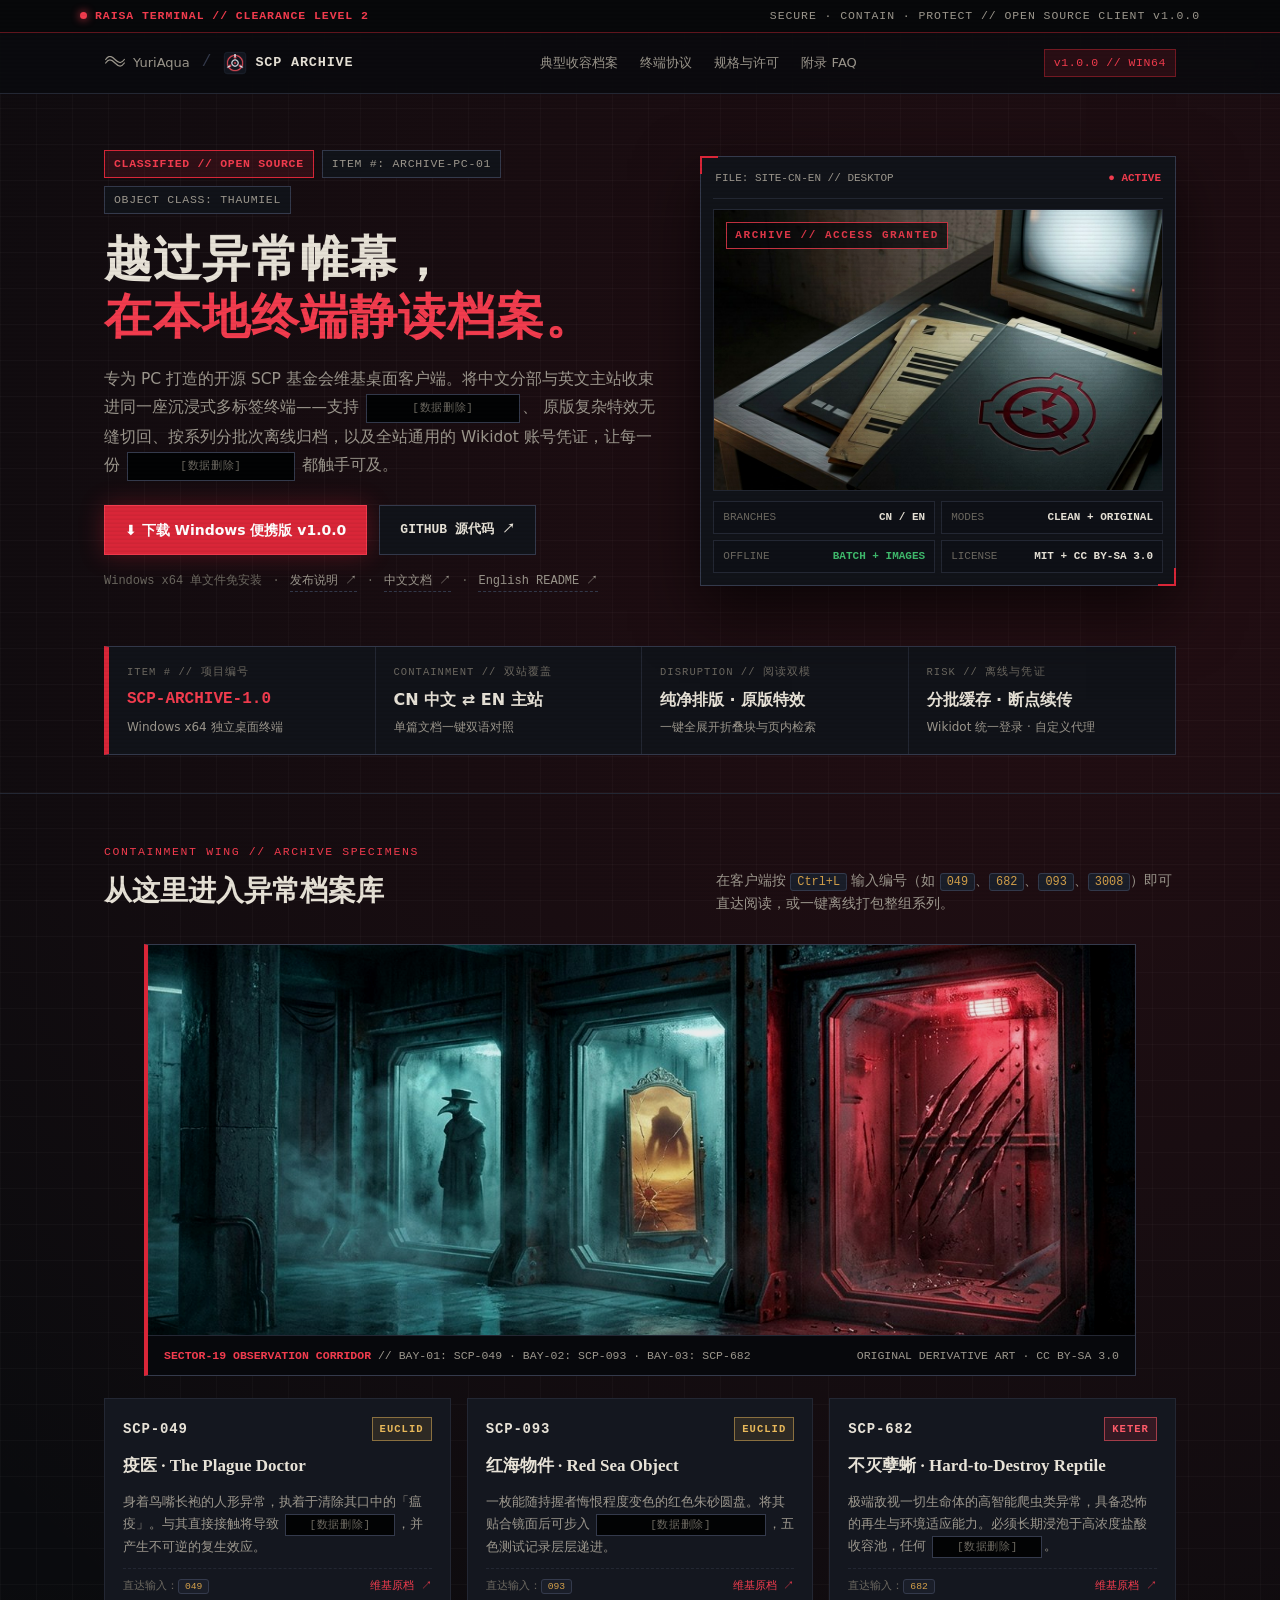
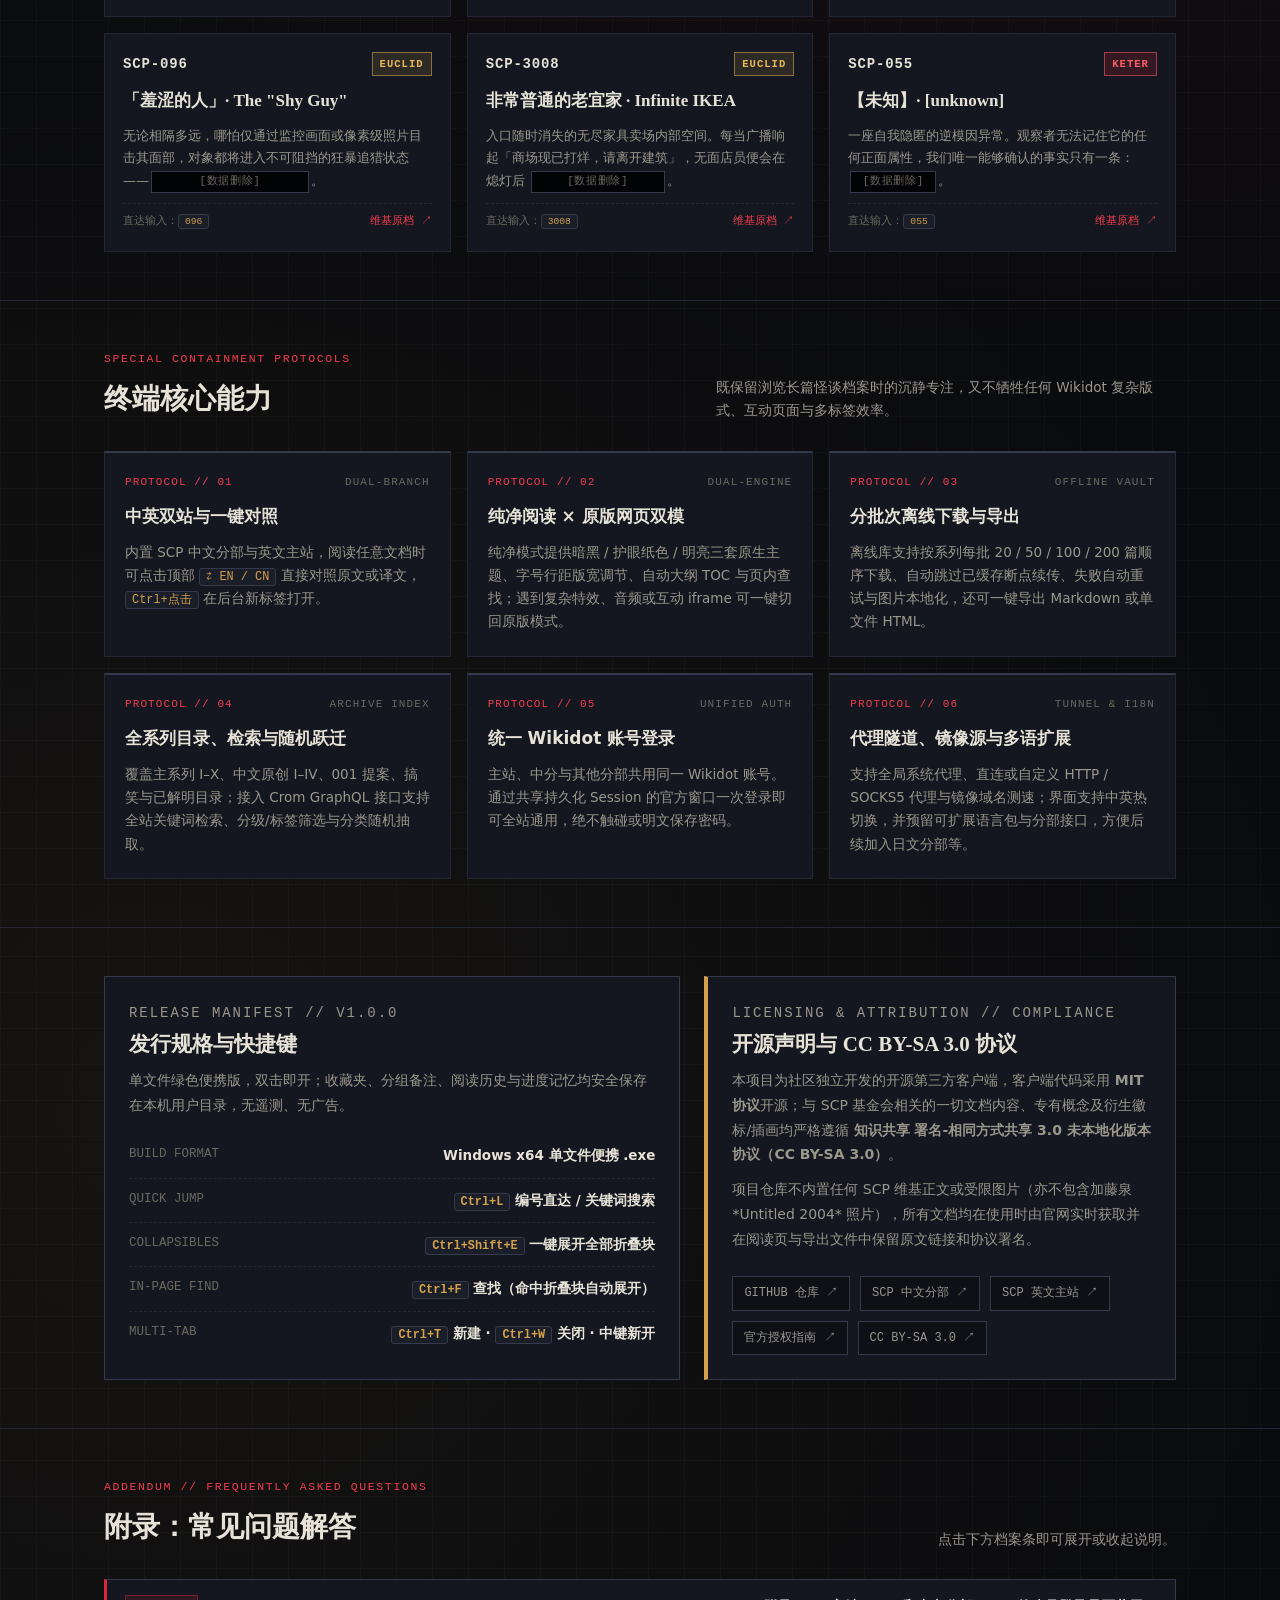
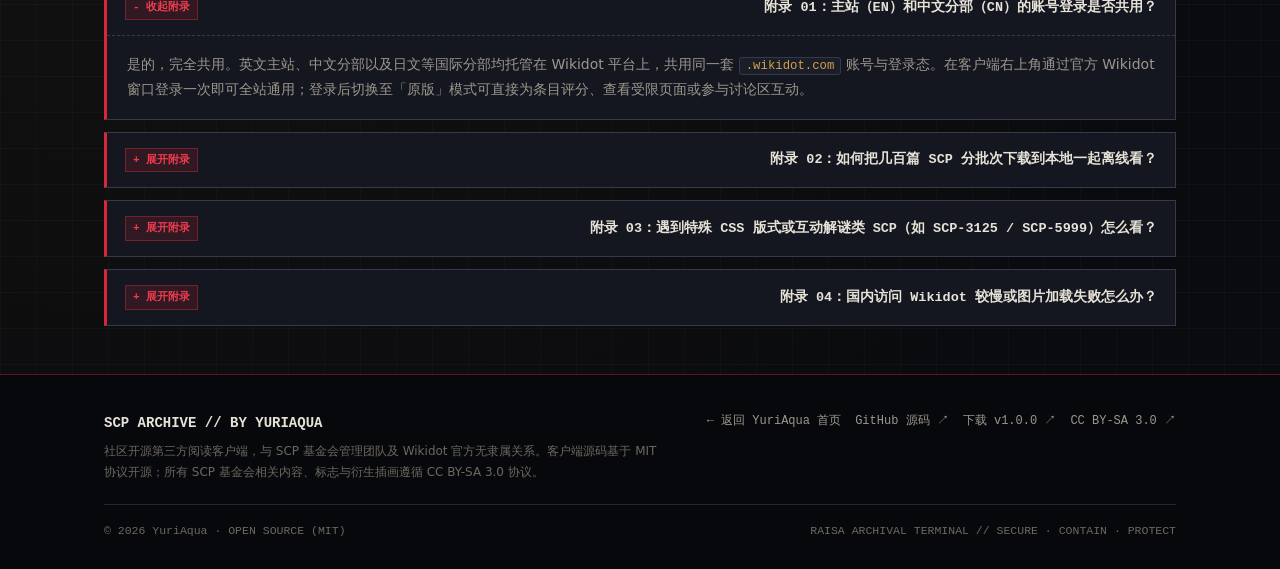
==== scp-archive/index.html @ 66b53377 "style(scp-archive): redesign page with dark New Weird SCP RAISA terminal aesthetic and anomaly showc" ====
<!doctype html>
<html lang="zh-CN">
<head>
  <meta charset="utf-8">
  <meta name="viewport" content="width=device-width, initial-scale=1">
  <meta name="description" content="SCP Archive 是开源的 Windows PC 端 SCP-Wiki 档案阅读终端，支持中英双站对照、纯净与原版双模式、分批次离线缓存与统一 Wikidot 登录。">
  <meta name="theme-color" content="#0a0b0e">
  <meta property="og:title" content="SCP Archive // 基金会档案桌面终端 (v1.0.0)">
  <meta property="og:description" content="控制 · 收容 · 保护 — 中英双站、纯净与原版双模式、分批次离线归档与统一 Wikidot 登录。">
  <meta property="og:image" content="https://yuriaqua.com/assets/home-v2/scp-archive-cover.jpg">
  <meta property="og:url" content="https://yuriaqua.com/scp-archive/">
  <meta property="og:type" content="website">
  <link rel="canonical" href="https://yuriaqua.com/scp-archive/">
  <link rel="icon" href="/assets/home-v2/scp-archive-icon.png" type="image/png">
  <link rel="stylesheet" href="./style.css?v=1.0.0">
  <title>SCP Archive // 基金会档案桌面终端 (v1.0.0)</title>
</head>
<body>
  <a class="skip-link" href="#main">跳到主要内容</a>

  <!-- RAISA Clearance Top Bar -->
  <div class="raisa-banner" role="banner">
    <div class="container raisa-inner">
      <span class="raisa-signal"><span class="pulse-dot" aria-hidden="true"></span>RAISA TERMINAL // CLEARANCE LEVEL 2</span>
      <span>SECURE · CONTAIN · PROTECT // OPEN SOURCE CLIENT v1.0.0</span>
    </div>
  </div>

  <!-- Navigation -->
  <header class="site-header">
    <div class="container nav-inner">
      <div class="nav-brand-group">
        <a class="brand-back" href="/" aria-label="返回 YuriAqua 首页">
          <svg class="brand-wave" viewBox="0 0 36 24" aria-hidden="true"><path d="M2 12c5-7 9-7 16 0s11 7 16 0M2 6c5-7 9-7 16 0s11 7 16 0"/></svg>
          <span>YuriAqua</span>
        </a>
        <span class="brand-slash">/</span>
        <a class="product-mark" href="#main">
          <img src="/assets/home-v2/scp-archive-icon.png" alt="" width="24" height="24">
          <span>SCP ARCHIVE</span>
        </a>
      </div>
      <nav aria-label="页面导航" class="nav-links">
        <a href="#anomalies">典型收容档案</a>
        <a href="#protocols">终端协议</a>
        <a href="#spec">规格与许可</a>
        <a href="#addendums">附录 FAQ</a>
      </nav>
      <span class="nav-status">v1.0.0 // WIN64</span>
    </div>
  </header>

  <main id="main">
    <!-- Hero -->
    <section class="hero">
      <div class="container hero-grid">
        <div class="hero-copy">
          <div class="doc-tag-row">
            <span class="doc-stamp">CLASSIFIED // OPEN SOURCE</span>
            <span class="doc-code">ITEM #: ARCHIVE-PC-01</span>
            <span class="doc-code">OBJECT CLASS: THAUMIEL</span>
          </div>
          <h1>越过异常帷幕，<br><span class="accent-line">在本地终端静读档案。</span></h1>
          <p class="hero-lead">
            专为 PC 打造的开源 SCP 基金会维基桌面客户端。将中文分部与英文主站收束进同一座沉浸式多标签终端——支持
            <span class="redacted" title="悬停或点击解除涂黑">深夜三点护眼暗黑排版</span>、
            原版复杂特效无缝切回、按系列分批次离线归档，以及全站通用的 Wikidot 账号凭证，让每一份
            <span class="redacted" title="悬停或点击解除涂黑">模因危害与收容失效记录</span>
            都触手可及。
          </p>
          <div class="hero-actions">
            <a class="btn btn-crimson" href="https://github.com/toydream525/scp-archive-desktop/releases/download/v1.0.0/SCP.Archive.exe">⬇ 下载 Windows 便携版 v1.0.0</a>
            <a class="btn btn-ghost" href="https://github.com/toydream525/scp-archive-desktop" target="_blank" rel="noopener noreferrer">GITHUB 源代码 ↗</a>
          </div>
          <p class="hero-meta">
            <span>Windows x64 单文件免安装</span>
            <span>·</span>
            <a href="https://github.com/toydream525/scp-archive-desktop/releases/tag/v1.0.0" target="_blank" rel="noopener noreferrer">发布说明 ↗</a>
            <span>·</span>
            <a href="https://github.com/toydream525/scp-archive-desktop/blob/main/README.zh-CN.md" target="_blank" rel="noopener noreferrer">中文文档 ↗</a>
            <span>·</span>
            <a href="https://github.com/toydream525/scp-archive-desktop/blob/main/README.md" target="_blank" rel="noopener noreferrer">English README ↗</a>
          </p>
        </div>

        <aside class="dossier-frame" aria-label="档案终端概览">
          <div class="dossier-head">
            <span>FILE: SITE-CN-EN // DESKTOP</span>
            <span class="stamp-red">● ACTIVE</span>
          </div>
          <div class="dossier-media">
            <img src="/assets/home-v2/scp-archive-cover.jpg" width="960" height="600" alt="SCP Archive 机密档案夹与地下收容站终端">
            <span class="dossier-overlay-stamp">ARCHIVE // ACCESS GRANTED</span>
          </div>
          <div class="dossier-telemetry">
            <div class="tele-cell"><span>BRANCHES</span><strong>CN / EN</strong></div>
            <div class="tele-cell"><span>MODES</span><strong>CLEAN + ORIGINAL</strong></div>
            <div class="tele-cell"><span>OFFLINE</span><strong class="ok">BATCH + IMAGES</strong></div>
            <div class="tele-cell"><span>LICENSE</span><strong>MIT + CC BY-SA 3.0</strong></div>
          </div>
        </aside>
      </div>
    </section>

    <!-- ACS-Inspired Classification Strip -->
    <section class="acs-section" aria-label="客户端异常分级概览">
      <div class="container">
        <div class="acs-bar">
          <div class="acs-cell">
            <span class="acs-label">ITEM # // 项目编号</span>
            <span class="acs-value crimson">SCP-ARCHIVE-1.0</span>
            <span class="acs-sub">Windows x64 独立桌面终端</span>
          </div>
          <div class="acs-cell">
            <span class="acs-label">CONTAINMENT // 双站覆盖</span>
            <span class="acs-value">CN 中文 ⇄ EN 主站</span>
            <span class="acs-sub">单篇文档一键双语对照</span>
          </div>
          <div class="acs-cell">
            <span class="acs-label">DISRUPTION // 阅读双模</span>
            <span class="acs-value">纯净排版 · 原版特效</span>
            <span class="acs-sub">一键全展开折叠块与页内检索</span>
          </div>
          <div class="acs-cell">
            <span class="acs-label">RISK // 离线与凭证</span>
            <span class="acs-value">分批缓存 · 断点续传</span>
            <span class="acs-sub">Wikidot 统一登录 · 自定义代理</span>
          </div>
        </div>
      </div>
    </section>

    <!-- Contained Anomalies / SCP Monsters Showcase -->
    <section class="section" id="anomalies" aria-labelledby="anomalies-heading">
      <div class="container">
        <div class="sec-head">
          <div>
            <p class="sec-eyebrow">CONTAINMENT WING // ARCHIVE SPECIMENS</p>
            <h2 id="anomalies-heading">从这里进入异常档案库</h2>
          </div>
          <p class="sec-note">在客户端按 <code>Ctrl+L</code> 输入编号（如 <code>049</code>、<code>682</code>、<code>093</code>、<code>3008</code>）即可直达阅读，或一键离线打包整组系列。</p>
        </div>

        <figure class="anomaly-banner">
          <img src="./anomalies-banner.jpg" width="1280" height="720" loading="lazy" alt="地下收容走廊概念插画：疫医剪影、红海裂镜与不灭孽蜥钢板爪痕">
          <figcaption class="anomaly-banner-caption">
            <span><strong>SECTOR-19 OBSERVATION CORRIDOR</strong> // BAY-01: SCP-049 · BAY-02: SCP-093 · BAY-03: SCP-682</span>
            <span>ORIGINAL DERIVATIVE ART · CC BY-SA 3.0</span>
          </figcaption>
        </figure>

        <div class="anomaly-grid">
          <article class="anomaly-card">
            <div class="anomaly-top">
              <span class="anomaly-id">SCP-049</span>
              <span class="class-badge euclid">EUCLID</span>
            </div>
            <h3 class="anomaly-name">疫医 · The Plague Doctor</h3>
            <p class="anomaly-desc">身着鸟嘴长袍的人形异常，执着于清除其口中的「瘟疫」。与其直接接触将导致 <span class="redacted">生命体征瞬间中止</span>，并产生不可逆的复生效应。</p>
            <div class="anomaly-foot">
              <span>直达输入：<code>049</code></span>
              <a href="https://scp-wiki-cn.wikidot.com/scp-049" target="_blank" rel="noopener noreferrer">维基原档 ↗</a>
            </div>
          </article>

          <article class="anomaly-card">
            <div class="anomaly-top">
              <span class="anomaly-id">SCP-093</span>
              <span class="class-badge euclid">EUCLID</span>
            </div>
            <h3 class="anomaly-name">红海物件 · Red Sea Object</h3>
            <p class="anomaly-desc">一枚能随持握者悔恨程度变色的红色朱砂圆盘。将其贴合镜面后可步入 <span class="redacted">被「不洁者」笼罩的荒芜世界</span>，五色测试记录层层递进。</p>
            <div class="anomaly-foot">
              <span>直达输入：<code>093</code></span>
              <a href="https://scp-wiki-cn.wikidot.com/scp-093" target="_blank" rel="noopener noreferrer">维基原档 ↗</a>
            </div>
          </article>

          <article class="anomaly-card">
            <div class="anomaly-top">
              <span class="anomaly-id">SCP-682</span>
              <span class="class-badge keter">KETER</span>
            </div>
            <h3 class="anomaly-name">不灭孽蜥 · Hard-to-Destroy Reptile</h3>
            <p class="anomaly-desc">极端敌视一切生命体的高智能爬虫类异常，具备恐怖的再生与环境适应能力。必须长期浸泡于高浓度盐酸收容池，任何 <span class="redacted">处决实验均告失败</span>。</p>
            <div class="anomaly-foot">
              <span>直达输入：<code>682</code></span>
              <a href="https://scp-wiki-cn.wikidot.com/scp-682" target="_blank" rel="noopener noreferrer">维基原档 ↗</a>
            </div>
          </article>

          <article class="anomaly-card">
            <div class="anomaly-top">
              <span class="anomaly-id">SCP-096</span>
              <span class="class-badge euclid">EUCLID</span>
            </div>
            <h3 class="anomaly-name">「羞涩的人」· The "Shy Guy"</h3>
            <p class="anomaly-desc">无论相隔多远，哪怕仅通过监控画面或像素级照片目击其面部，对象都将进入不可阻挡的狂暴追猎状态——<span class="redacted">四个像素，四个该死的像素</span>。</p>
            <div class="anomaly-foot">
              <span>直达输入：<code>096</code></span>
              <a href="https://scp-wiki-cn.wikidot.com/scp-096" target="_blank" rel="noopener noreferrer">维基原档 ↗</a>
            </div>
          </article>

          <article class="anomaly-card">
            <div class="anomaly-top">
              <span class="anomaly-id">SCP-3008</span>
              <span class="class-badge euclid">EUCLID</span>
            </div>
            <h3 class="anomaly-name">非常普通的老宜家 · Infinite IKEA</h3>
            <p class="anomaly-desc">入口随时消失的无尽家具卖场内部空间。每当广播响起「商场现已打烊，请离开建筑」，无面店员便会在熄灯后 <span class="redacted">在货架走廊间展开巡猎</span>。</p>
            <div class="anomaly-foot">
              <span>直达输入：<code>3008</code></span>
              <a href="https://scp-wiki-cn.wikidot.com/scp-3008" target="_blank" rel="noopener noreferrer">维基原档 ↗</a>
            </div>
          </article>

          <article class="anomaly-card">
            <div class="anomaly-top">
              <span class="anomaly-id">SCP-055</span>
              <span class="class-badge keter">KETER</span>
            </div>
            <h3 class="anomaly-name">【未知】· [unknown]</h3>
            <p class="anomaly-desc">一座自我隐匿的逆模因异常。观察者无法记住它的任何正面属性，我们唯一能够确认的事实只有一条：<span class="redacted">它不是球形的</span>。</p>
            <div class="anomaly-foot">
              <span>直达输入：<code>055</code></span>
              <a href="https://scp-wiki-cn.wikidot.com/scp-055" target="_blank" rel="noopener noreferrer">维基原档 ↗</a>
            </div>
          </article>
        </div>
      </div>
    </section>

    <!-- Core Protocols (Features) -->
    <section class="section" id="protocols" aria-labelledby="protocols-heading">
      <div class="container">
        <div class="sec-head">
          <div>
            <p class="sec-eyebrow">SPECIAL CONTAINMENT PROTOCOLS</p>
            <h2 id="protocols-heading">终端核心能力</h2>
          </div>
          <p class="sec-note">既保留浏览长篇怪谈档案时的沉静专注，又不牺牲任何 Wikidot 复杂版式、互动页面与多标签效率。</p>
        </div>

        <div class="protocol-grid">
          <article class="protocol-card">
            <div class="proto-num">PROTOCOL // 01 <span>DUAL-BRANCH</span></div>
            <h3>中英双站与一键对照</h3>
            <p>内置 SCP 中文分部与英文主站，阅读任意文档时可点击顶部 <code>⇄ EN / CN</code> 直接对照原文或译文，<code>Ctrl+点击</code> 在后台新标签打开。</p>
          </article>

          <article class="protocol-card">
            <div class="proto-num">PROTOCOL // 02 <span>DUAL-ENGINE</span></div>
            <h3>纯净阅读 × 原版网页双模</h3>
            <p>纯净模式提供暗黑 / 护眼纸色 / 明亮三套原生主题、字号行距版宽调节、自动大纲 TOC 与页内查找；遇到复杂特效、音频或互动 iframe 可一键切回原版模式。</p>
          </article>

          <article class="protocol-card">
            <div class="proto-num">PROTOCOL // 03 <span>OFFLINE VAULT</span></div>
            <h3>分批次离线下载与导出</h3>
            <p>离线库支持按系列每批 20 / 50 / 100 / 200 篇顺序下载、自动跳过已缓存断点续传、失败自动重试与图片本地化，还可一键导出 Markdown 或单文件 HTML。</p>
          </article>

          <article class="protocol-card">
            <div class="proto-num">PROTOCOL // 04 <span>ARCHIVE INDEX</span></div>
            <h3>全系列目录、检索与随机跃迁</h3>
            <p>覆盖主系列 I–X、中文原创 I–IV、001 提案、搞笑与已解明目录；接入 Crom GraphQL 接口支持全站关键词检索、分级/标签筛选与分类随机抽取。</p>
          </article>

          <article class="protocol-card">
            <div class="proto-num">PROTOCOL // 05 <span>UNIFIED AUTH</span></div>
            <h3>统一 Wikidot 账号登录</h3>
            <p>主站、中分与其他分部共用同一 Wikidot 账号。通过共享持久化 Session 的官方窗口一次登录即可全站通用，绝不触碰或明文保存密码。</p>
          </article>

          <article class="protocol-card">
            <div class="proto-num">PROTOCOL // 06 <span>TUNNEL &amp; I18N</span></div>
            <h3>代理隧道、镜像源与多语扩展</h3>
            <p>支持全局系统代理、直连或自定义 HTTP / SOCKS5 代理与镜像域名测速；界面支持中英热切换，并预留可扩展语言包与分部接口，方便后续加入日文分部等。</p>
          </article>
        </div>
      </div>
    </section>

    <!-- Specs & Licensing -->
    <section class="section" id="spec" aria-labelledby="spec-heading">
      <div class="container split-grid">
        <div class="dossier-box">
          <div>
            <p class="sec-eyebrow">RELEASE MANIFEST // V1.0.0</p>
            <h3 id="spec-heading">发行规格与快捷键</h3>
            <p>单文件绿色便携版，双击即开；收藏夹、分组备注、阅读历史与进度记忆均安全保存在本机用户目录，无遥测、无广告。</p>
          </div>
          <div class="spec-table">
            <div class="spec-row"><span>BUILD FORMAT</span><strong>Windows x64 单文件便携 .exe</strong></div>
            <div class="spec-row"><span>QUICK JUMP</span><strong><code>Ctrl+L</code> 编号直达 / 关键词搜索</strong></div>
            <div class="spec-row"><span>COLLAPSIBLES</span><strong><code>Ctrl+Shift+E</code> 一键展开全部折叠块</strong></div>
            <div class="spec-row"><span>IN-PAGE FIND</span><strong><code>Ctrl+F</code> 查找（命中折叠块自动展开）</strong></div>
            <div class="spec-row"><span>MULTI-TAB</span><strong><code>Ctrl+T</code> 新建 · <code>Ctrl+W</code> 关闭 · 中键新开</strong></div>
          </div>
        </div>

        <div class="dossier-box warning-box">
          <div>
            <p class="sec-eyebrow">LICENSING &amp; ATTRIBUTION // COMPLIANCE</p>
            <h3>开源声明与 CC BY-SA 3.0 协议</h3>
            <p>本项目为社区独立开发的开源第三方客户端，客户端代码采用 <strong>MIT 协议</strong>开源；与 SCP 基金会相关的一切文档内容、专有概念及衍生徽标/插画均严格遵循 <strong>知识共享 署名-相同方式共享 3.0 未本地化版本协议（CC BY-SA 3.0）</strong>。</p>
            <p style="margin-top:10px;">项目仓库不内置任何 SCP 维基正文或受限图片（亦不包含加藤泉 *Untitled 2004* 照片），所有文档均在使用时由官网实时获取并在阅读页与导出文件中保留原文链接和协议署名。</p>
          </div>
          <div class="ext-links">
            <a href="https://github.com/toydream525/scp-archive-desktop" target="_blank" rel="noopener noreferrer">GITHUB 仓库 ↗</a>
            <a href="https://scp-wiki-cn.wikidot.com/" target="_blank" rel="noopener noreferrer">SCP 中文分部 ↗</a>
            <a href="https://scp-wiki.wikidot.com/" target="_blank" rel="noopener noreferrer">SCP 英文主站 ↗</a>
            <a href="https://scp-wiki-cn.wikidot.com/licensing-guide" target="_blank" rel="noopener noreferrer">官方授权指南 ↗</a>
            <a href="https://creativecommons.org/licenses/by-sa/3.0/deed.zh" target="_blank" rel="noopener noreferrer">CC BY-SA 3.0 ↗</a>
          </div>
        </div>
      </div>
    </section>

    <!-- Wikidot-Style Collapsible Addendums (FAQ) -->
    <section class="section" id="addendums" aria-labelledby="addendums-heading">
      <div class="container">
        <div class="sec-head">
          <div>
            <p class="sec-eyebrow">ADDENDUM // FREQUENTLY ASKED QUESTIONS</p>
            <h2 id="addendums-heading">附录：常见问题解答</h2>
          </div>
          <p class="sec-note">点击下方档案条即可展开或收起说明。</p>
        </div>

        <div class="addendum-list">
          <details class="addendum" open>
            <summary>附录 01：主站（EN）和中文分部（CN）的账号登录是否共用？</summary>
            <div class="addendum-body">
              <p>是的，完全共用。英文主站、中文分部以及日文等国际分部均托管在 Wikidot 平台上，共用同一套 <code>.wikidot.com</code> 账号与登录态。在客户端右上角通过官方 Wikidot 窗口登录一次即可全站通用；登录后切换至「原版」模式可直接为条目评分、查看受限页面或参与讨论区互动。</p>
            </div>
          </details>

          <details class="addendum">
            <summary>附录 02：如何把几百篇 SCP 分批次下载到本地一起离线看？</summary>
            <div class="addendum-body">
              <p>切到左侧边栏「离线」标签，点击「分批下载」，选择目标系列（例如 CN 系列 I <code>001–999</code> 或 CN 原创系列）与每批篇数（20 / 50 / 100 / 200 篇），点击开始即可。客户端采用 2 并发温和限速与单篇失败自动重试，默认跳过已缓存条目支持断点续传，每批下完会自动推进到下一批，也可按需勾选「含图片」实现彻底断网看图。</p>
            </div>
          </details>

          <details class="addendum">
            <summary>附录 03：遇到特殊 CSS 版式或互动解谜类 SCP（如 SCP-3125 / SCP-5999）怎么看？</summary>
            <div class="addendum-body">
              <p>当纯净模式检测到页面包含复杂自定义 CSS 或交互式 HTML iframe 组件时，会在文首给出提示条；只需点击顶部工具栏的「原版」按钮即可在当前标签页无缝切入独立 Chromium WebView，100% 还原原站特效与交互脚本，同时仍可使用一键全展开折叠块与进度同步。</p>
            </div>
          </details>

          <details class="addendum">
            <summary>附录 04：国内访问 Wikidot 较慢或图片加载失败怎么办？</summary>
            <div class="addendum-body">
              <p>点击右上角齿轮打开「设置」，可在「网络代理设置」中选用系统代理或自定义 HTTP / SOCKS5 代理（全局同步作用于文章抓取、原版浏览、账号登录与图片缓存），也支持自定义中英文站点镜像地址并一键测试延迟。</p>
            </div>
          </details>
        </div>
      </div>
    </section>
  </main>

  <footer class="site-footer">
    <div class="container">
      <div class="footer-top">
        <div>
          <div class="footer-brand">SCP ARCHIVE // BY YURIAQUA</div>
          <p class="footer-disclaimer">
            社区开源第三方阅读客户端，与 SCP 基金会管理团队及 Wikidot 官方无隶属关系。客户端源码基于 MIT 协议开源；所有 SCP 基金会相关内容、标志与衍生插画遵循 CC BY-SA 3.0 协议。
          </p>
        </div>
        <div class="footer-links">
          <a href="/">← 返回 YuriAqua 首页</a>
          <a href="https://github.com/toydream525/scp-archive-desktop" target="_blank" rel="noopener noreferrer">GitHub 源码 ↗</a>
          <a href="https://github.com/toydream525/scp-archive-desktop/releases/tag/v1.0.0" target="_blank" rel="noopener noreferrer">下载 v1.0.0 ↗</a>
          <a href="https://creativecommons.org/licenses/by-sa/3.0/" target="_blank" rel="noopener noreferrer">CC BY-SA 3.0 ↗</a>
        </div>
      </div>
      <div class="footer-bottom">
        <span>© 2026 YuriAqua · OPEN SOURCE (MIT)</span>
        <span>RAISA ARCHIVAL TERMINAL // SECURE · CONTAIN · PROTECT</span>
      </div>
    </div>
  </footer>

  <script>
    // Allow clicking [数据删除] blocks on touch/desktop to toggle reveal
    document.querySelectorAll('.redacted').forEach(function (el) {
      el.addEventListener('click', function () {
        el.classList.toggle('revealed');
      });
    });
  </script>
</body>
</html>
---- scp-archive/style.css ----
:root {
  --bg: #0a0b0e;
  --bg-elev: #111319;
  --bg-card: #14171f;
  --bg-panel: #0e1016;
  --ink: #e7e2d7;
  --ink-dim: #9c978d;
  --ink-muted: #6c6860;
  --crimson: #d92638;
  --crimson-bright: #f23c4e;
  --crimson-soft: rgba(217, 38, 56, 0.14);
  --crimson-border: rgba(217, 38, 56, 0.42);
  --amber: #d4a04a;
  --emerald: #3fb96c;
  --line: #232733;
  --line-strong: #343a4c;
  --mono: "Cascadia Code", "JetBrains Mono", "Consolas", "Courier New", monospace;
  --sans: "Segoe UI", "PingFang SC", "Microsoft YaHei", system-ui, sans-serif;
  --serif: "Noto Serif SC", "Songti SC", "SimSun", Georgia, serif;
}

* { box-sizing: border-box; }
html { scroll-behavior: smooth; }
body {
  margin: 0;
  background-color: var(--bg);
  background-image:
    radial-gradient(circle at 82% 14%, rgba(217, 38, 56, 0.13), transparent 42%),
    radial-gradient(circle at 12% 72%, rgba(212, 160, 74, 0.06), transparent 40%),
    linear-gradient(rgba(255, 255, 255, 0.024) 1px, transparent 1px),
    linear-gradient(90deg, rgba(255, 255, 255, 0.024) 1px, transparent 1px);
  background-size: 100% 100%, 100% 100%, 36px 36px, 36px 36px;
  color: var(--ink);
  font-family: var(--sans);
  line-height: 1.72;
  -webkit-font-smoothing: antialiased;
  overflow-x: hidden;
}

/* Subtle CRT scanline overlay */
body::after {
  content: "";
  position: fixed;
  inset: 0;
  pointer-events: none;
  z-index: 99;
  background: repeating-linear-gradient(
    to bottom,
    rgba(255, 255, 255, 0) 0px,
    rgba(255, 255, 255, 0) 2px,
    rgba(0, 0, 0, 0.16) 3px,
    rgba(0, 0, 0, 0.16) 4px
  );
  opacity: 0.28;
}

a { color: inherit; }
code {
  font-family: var(--mono);
  font-size: 0.88em;
  padding: 1px 6px;
  border-radius: 3px;
  background: #1a1e29;
  border: 1px solid var(--line-strong);
  color: var(--amber);
}
.container { max-width: 1120px; margin: 0 auto; padding: 0 24px; }
.skip-link { position: absolute; left: -9999px; }
.skip-link:focus { left: 16px; top: 16px; z-index: 200; background: var(--crimson); color: #fff; padding: 8px 14px; }

/* RAISA Clearance Top Bar */
.raisa-banner {
  background: #07080a;
  border-bottom: 1px solid var(--crimson-border);
  font-family: var(--mono);
  font-size: 11.5px;
  letter-spacing: 0.08em;
  color: var(--ink-dim);
}
.raisa-inner {
  min-height: 32px;
  display: flex;
  align-items: center;
  justify-content: space-between;
  gap: 12px;
  flex-wrap: wrap;
  padding: 5px 0;
}
.raisa-signal { display: inline-flex; align-items: center; gap: 8px; color: var(--crimson-bright); font-weight: 700; }
.pulse-dot {
  width: 7px; height: 7px; border-radius: 50%; background: var(--crimson-bright);
  box-shadow: 0 0 8px var(--crimson-bright);
  animation: pulse 2s infinite ease-in-out;
}
@keyframes pulse { 0%, 100% { opacity: 1; } 50% { opacity: 0.35; } }

/* Site Header */
.site-header {
  position: sticky; top: 0; z-index: 60;
  background: rgba(10, 11, 14, 0.86);
  backdrop-filter: blur(12px);
  border-bottom: 1px solid var(--line);
}
.nav-inner {
  height: 60px; display: flex; align-items: center; justify-content: space-between; gap: 16px;
}
.nav-brand-group { display: flex; align-items: center; gap: 12px; }
.brand-back {
  display: inline-flex; align-items: center; gap: 7px; text-decoration: none;
  color: var(--ink-dim); font-size: 13px; transition: color 0.15s;
}
.brand-back:hover { color: var(--ink); }
.brand-wave { width: 22px; height: 14px; fill: none; stroke: currentColor; stroke-width: 2.2; stroke-linecap: round; }
.brand-slash { color: var(--line-strong); font-family: var(--mono); }
.product-mark { display: inline-flex; align-items: center; gap: 8px; font-family: var(--mono); font-weight: 700; letter-spacing: 0.06em; font-size: 13.5px; color: var(--ink); text-decoration: none; }
.product-mark img { width: 24px; height: 24px; border-radius: 5px; }
.nav-links { display: flex; align-items: center; gap: 22px; font-size: 13px; color: var(--ink-dim); }
.nav-links a { text-decoration: none; transition: color 0.15s; }
.nav-links a:hover { color: var(--crimson-bright); }
.nav-status {
  font-family: var(--mono); font-size: 11.5px; padding: 3px 9px;
  border: 1px solid var(--crimson-border); background: var(--crimson-soft);
  color: var(--crimson-bright); letter-spacing: 0.05em;
}

/* Hero Section */
.hero { padding: 56px 0 42px; position: relative; }
.hero-grid { display: grid; grid-template-columns: 1.08fr 0.92fr; gap: 38px; align-items: center; }

.doc-tag-row {
  display: flex; flex-wrap: wrap; gap: 8px; margin-bottom: 16px;
  font-family: var(--mono); font-size: 11.5px; letter-spacing: 0.06em;
}
.doc-stamp {
  padding: 3px 9px; border: 1px solid var(--crimson); color: var(--crimson-bright);
  background: var(--crimson-soft); font-weight: 700;
}
.doc-code {
  padding: 3px 9px; border: 1px solid var(--line-strong); color: var(--ink-dim);
  background: var(--bg-elev);
}

.hero h1 {
  margin: 0 0 18px;
  font-family: var(--serif);
  font-size: clamp(32px, 4.4vw, 48px);
  line-height: 1.22;
  letter-spacing: 0.02em;
  font-weight: 800;
}
.hero h1 .accent-line { color: var(--crimson-bright); }
.hero-lead {
  margin: 0 0 24px; font-size: 15.5px; color: var(--ink-dim); line-height: 1.85;
}

/* Interactive Redaction Easter Egg */
.redacted {
  display: inline-block;
  position: relative;
  padding: 0 6px;
  margin: 0 2px;
  background: #020304;
  color: transparent;
  border: 1px solid var(--line-strong);
  cursor: pointer;
  user-select: none;
  transition: background 0.2s, color 0.2s, border-color 0.2s;
  font-family: var(--mono);
  font-size: 0.92em;
}
.redacted::before {
  content: "[数据删除]";
  position: absolute;
  inset: 0;
  display: flex;
  align-items: center;
  justify-content: center;
  color: var(--ink-muted);
  font-size: 11px;
  letter-spacing: 0.06em;
  transition: opacity 0.18s;
}
.redacted:hover, .redacted.revealed {
  background: var(--crimson-soft);
  border-color: var(--crimson);
  color: var(--ink);
}
.redacted:hover::before, .redacted.revealed::before { opacity: 0; }

.hero-actions { display: flex; flex-wrap: wrap; gap: 12px; margin-bottom: 16px; }
.btn {
  display: inline-flex; align-items: center; gap: 8px;
  padding: 12px 20px; font-size: 14px; font-weight: 700;
  text-decoration: none; border: 1px solid transparent;
  transition: transform 0.12s, background 0.15s, border-color 0.15s, box-shadow 0.15s;
}
.btn:hover { transform: translateY(-1px); }
.btn-crimson {
  background: var(--crimson); color: #fff; border-color: var(--crimson-bright);
  box-shadow: 0 0 24px rgba(217, 38, 56, 0.32);
}
.btn-crimson:hover { background: var(--crimson-bright); box-shadow: 0 0 32px rgba(242, 60, 78, 0.45); }
.btn-ghost {
  background: var(--bg-elev); color: var(--ink); border-color: var(--line-strong);
  font-family: var(--mono); font-size: 13px;
}
.btn-ghost:hover { border-color: var(--ink-dim); background: #191d27; }

.hero-meta {
  margin: 0; font-family: var(--mono); font-size: 12px; color: var(--ink-muted);
  display: flex; flex-wrap: wrap; gap: 10px; align-items: center;
}
.hero-meta a { color: var(--ink-dim); text-decoration: none; border-bottom: 1px dashed var(--line-strong); }
.hero-meta a:hover { color: var(--crimson-bright); border-color: var(--crimson-bright); }

/* Dossier Preview Frame */
.dossier-frame {
  position: relative;
  background: var(--bg-elev);
  border: 1px solid var(--line-strong);
  padding: 12px;
  box-shadow: 0 24px 60px rgba(0, 0, 0, 0.65);
}
.dossier-frame::before, .dossier-frame::after {
  content: ""; position: absolute; width: 16px; height: 16px; border-color: var(--crimson); border-style: solid;
}
.dossier-frame::before { top: -1px; left: -1px; border-width: 2px 0 0 2px; }
.dossier-frame::after { bottom: -1px; right: -1px; border-width: 0 2px 2px 0; }

.dossier-head {
  display: flex; justify-content: space-between; align-items: center;
  padding: 0 2px 10px; font-family: var(--mono); font-size: 11px; color: var(--ink-dim);
  border-bottom: 1px solid var(--line); margin-bottom: 10px;
}
.dossier-head .stamp-red { color: var(--crimson-bright); font-weight: 700; }
.dossier-media { position: relative; overflow: hidden; border: 1px solid var(--line); }
.dossier-media img { display: block; width: 100%; height: auto; filter: contrast(1.04); }
.dossier-overlay-stamp {
  position: absolute; top: 12px; left: 12px;
  font-family: var(--mono); font-size: 11px; font-weight: 700; letter-spacing: 0.14em;
  color: rgba(242, 60, 78, 0.92); border: 1.5px solid rgba(242, 60, 78, 0.8);
  padding: 3px 8px; background: rgba(7, 8, 10, 0.72);
}
.dossier-telemetry {
  margin-top: 10px; display: grid; grid-template-columns: repeat(2, 1fr); gap: 6px;
  font-family: var(--mono); font-size: 11px;
}
.tele-cell {
  background: var(--bg-panel); border: 1px solid var(--line); padding: 6px 9px;
  display: flex; justify-content: space-between; gap: 6px;
}
.tele-cell span { color: var(--ink-muted); }
.tele-cell strong { color: var(--ink); font-weight: 600; }
.tele-cell strong.ok { color: var(--emerald); }

/* ACS-Inspired Classification Bar */
.acs-section { padding: 12px 0 38px; }
.acs-bar {
  border: 1px solid var(--line-strong);
  border-left: 5px solid var(--crimson);
  background: var(--bg-elev);
  display: grid;
  grid-template-columns: repeat(4, 1fr);
}
.acs-cell {
  padding: 16px 18px;
  border-right: 1px solid var(--line);
  display: flex; flex-direction: column; gap: 4px;
}
.acs-cell:last-child { border-right: none; }
.acs-label { font-family: var(--mono); font-size: 10.5px; letter-spacing: 0.1em; color: var(--ink-muted); text-transform: uppercase; }
.acs-value { font-size: 16px; font-weight: 800; color: var(--ink); }
.acs-value.crimson { color: var(--crimson-bright); font-family: var(--mono); }
.acs-sub { font-size: 12px; color: var(--ink-dim); }

/* Sections */
.section { padding: 48px 0; border-top: 1px solid var(--line); }
.sec-head { margin-bottom: 28px; display: flex; justify-content: space-between; align-items: flex-end; gap: 16px; flex-wrap: wrap; }
.sec-eyebrow { margin: 0 0 6px; font-family: var(--mono); font-size: 11.5px; letter-spacing: 0.14em; color: var(--crimson-bright); text-transform: uppercase; }
.sec-head h2 { margin: 0; font-family: var(--serif); font-size: 28px; font-weight: 800; }
.sec-note { margin: 0; font-size: 13.5px; color: var(--ink-dim); max-width: 460px; }

/* Feature Protocol Cards */
.protocol-grid { display: grid; grid-template-columns: repeat(3, 1fr); gap: 16px; }
.protocol-card {
  background: var(--bg-card);
  border: 1px solid var(--line);
  border-top: 2px solid var(--line-strong);
  padding: 20px 20px 22px;
  display: flex; flex-direction: column; gap: 10px;
  transition: border-color 0.18s, transform 0.16s, background 0.18s;
}
.protocol-card:hover {
  border-top-color: var(--crimson-bright);
  border-color: var(--line-strong);
  background: #171b24;
  transform: translateY(-2px);
}
.proto-num {
  font-family: var(--mono); font-size: 11px; color: var(--crimson-bright);
  letter-spacing: 0.1em; display: flex; justify-content: space-between;
}
.proto-num span { color: var(--ink-muted); }
.protocol-card h3 { margin: 0; font-size: 17px; font-weight: 700; }
.protocol-card p { margin: 0; font-size: 13.5px; color: var(--ink-dim); line-height: 1.72; }

/* Dual-Column Containment Spec & Licensing */
.split-grid { display: grid; grid-template-columns: 1.1fr 0.9fr; gap: 24px; align-items: stretch; }
.dossier-box {
  background: var(--bg-card); border: 1px solid var(--line-strong);
  padding: 24px; display: flex; flex-direction: column; justify-content: space-between; gap: 16px;
}
.dossier-box.warning-box { border-left: 4px solid var(--amber); }
.dossier-box h3 { margin: 0 0 6px; font-family: var(--serif); font-size: 21px; }
.dossier-box p { margin: 0; font-size: 14px; color: var(--ink-dim); line-height: 1.78; }
.spec-table { display: flex; flex-direction: column; }
.spec-row {
  display: flex; justify-content: space-between; gap: 14px; padding: 10px 0;
  border-bottom: 1px dashed var(--line); font-size: 13.5px;
}
.spec-row:last-child { border-bottom: none; }
.spec-row span { color: var(--ink-muted); font-family: var(--mono); font-size: 12.5px; }
.spec-row strong { color: var(--ink); text-align: right; }
.ext-links { display: flex; flex-wrap: wrap; gap: 10px; margin-top: 8px; }
.ext-links a {
  font-family: var(--mono); font-size: 12px; text-decoration: none;
  padding: 6px 11px; border: 1px solid var(--line-strong); background: var(--bg-panel);
  color: var(--ink-dim); transition: border-color 0.15s, color 0.15s;
}
.ext-links a:hover { border-color: var(--crimson-bright); color: var(--crimson-bright); }

/* Wikidot-Style Collapsible Addendums (FAQ) */
.addendum-list { display: flex; flex-direction: column; gap: 12px; }
.addendum {
  background: var(--bg-card); border: 1px solid var(--line-strong);
  border-left: 3px solid var(--crimson);
}
.addendum summary {
  padding: 15px 18px; cursor: pointer; list-style: none;
  font-family: var(--mono); font-size: 13.5px; font-weight: 700; color: var(--ink);
  display: flex; align-items: center; justify-content: space-between; gap: 12px;
}
.addendum summary::-webkit-details-marker { display: none; }
.addendum summary::before {
  content: "+ 展开附录";
  font-size: 11px; color: var(--crimson-bright); border: 1px solid var(--crimson-border);
  background: var(--crimson-soft); padding: 2px 7px; flex-shrink: 0;
}
.addendum[open] summary::before { content: "- 收起附录"; }
.addendum[open] summary { border-bottom: 1px dashed var(--line-strong); }
.addendum-body { padding: 16px 20px; font-size: 14px; color: var(--ink-dim); line-height: 1.8; }
.addendum-body p { margin: 0; }

/* Footer */
.site-footer {
  border-top: 1px solid var(--crimson-border);
  background: #07080b;
  padding: 36px 0 28px;
  font-size: 13px;
  color: var(--ink-dim);
}
.footer-top { display: flex; justify-content: space-between; align-items: flex-start; gap: 24px; flex-wrap: wrap; padding-bottom: 22px; border-bottom: 1px solid var(--line); }
.footer-brand { font-family: var(--mono); font-weight: 700; font-size: 14px; color: var(--ink); margin-bottom: 6px; }
.footer-disclaimer { max-width: 560px; font-size: 12px; color: var(--ink-muted); line-height: 1.7; margin: 0; }
.footer-links { display: flex; flex-wrap: wrap; gap: 14px; font-family: var(--mono); font-size: 12px; }
.footer-links a { text-decoration: none; color: var(--ink-dim); }
.footer-links a:hover { color: var(--crimson-bright); }
.footer-bottom {
  padding-top: 16px; display: flex; justify-content: space-between; flex-wrap: wrap; gap: 10px;
  font-family: var(--mono); font-size: 11.5px; color: var(--ink-muted);
}

/* Anomaly Containment Showcase (SCP Monsters & Entities) */
.anomaly-banner {
  position: relative;
  border: 1px solid var(--line-strong);
  border-left: 4px solid var(--crimson);
  background: var(--bg-panel);
  margin-bottom: 22px;
  overflow: hidden;
}
.anomaly-banner img {
  display: block; width: 100%; height: auto; max-height: 390px; object-fit: cover;
  filter: contrast(1.06) brightness(0.92);
}
.anomaly-banner-caption {
  display: flex; justify-content: space-between; align-items: center; flex-wrap: wrap; gap: 10px;
  padding: 10px 16px; border-top: 1px solid var(--line);
  font-family: var(--mono); font-size: 11.5px; color: var(--ink-dim);
  background: rgba(7, 8, 11, 0.92);
}
.anomaly-banner-caption strong { color: var(--crimson-bright); }

.anomaly-grid { display: grid; grid-template-columns: repeat(3, 1fr); gap: 16px; }
.anomaly-card {
  background: var(--bg-card);
  border: 1px solid var(--line);
  padding: 18px 18px 20px;
  display: flex; flex-direction: column; gap: 10px;
  position: relative;
  transition: border-color 0.18s, transform 0.16s, background 0.18s;
}
.anomaly-card:hover {
  border-color: var(--crimson-border);
  background: #171a23;
  transform: translateY(-2px);
}
.anomaly-top {
  display: flex; align-items: center; justify-content: space-between; gap: 8px;
  font-family: var(--mono); font-size: 12px;
}
.anomaly-id { font-weight: 800; color: var(--ink); letter-spacing: 0.06em; font-size: 14px; }
.class-badge {
  font-size: 10.5px; font-weight: 700; letter-spacing: 0.1em; padding: 2px 7px;
  border: 1px solid; text-transform: uppercase;
}
.class-badge.keter { color: #ff5b69; border-color: rgba(255, 91, 105, 0.55); background: rgba(217, 38, 56, 0.16); }
.class-badge.euclid { color: #e8b85a; border-color: rgba(232, 184, 90, 0.5); background: rgba(212, 160, 74, 0.13); }
.class-badge.safe { color: #4cd480; border-color: rgba(76, 212, 128, 0.45); background: rgba(63, 185, 108, 0.12); }
.anomaly-name { margin: 0; font-family: var(--serif); font-size: 17px; font-weight: 700; color: var(--ink); }
.anomaly-desc { margin: 0; font-size: 13px; color: var(--ink-dim); line-height: 1.7; }
.anomaly-foot {
  margin-top: auto; padding-top: 8px; border-top: 1px dashed var(--line);
  display: flex; justify-content: space-between; align-items: center;
  font-family: var(--mono); font-size: 11px; color: var(--ink-muted);
}
.anomaly-foot a { color: var(--crimson-bright); text-decoration: none; }
.anomaly-foot a:hover { text-decoration: underline; }

/* Responsive */
@media (max-width: 960px) {
  .hero-grid, .split-grid { grid-template-columns: 1fr; }
  .acs-bar { grid-template-columns: repeat(2, 1fr); }
  .acs-cell { border-bottom: 1px solid var(--line); }
  .protocol-grid, .anomaly-grid { grid-template-columns: repeat(2, 1fr); }
}
@media (max-width: 640px) {
  .nav-links { display: none; }
  .protocol-grid, .anomaly-grid, .acs-bar, .dossier-telemetry { grid-template-columns: 1fr; }
  .hero { padding: 36px 0 28px; }
}
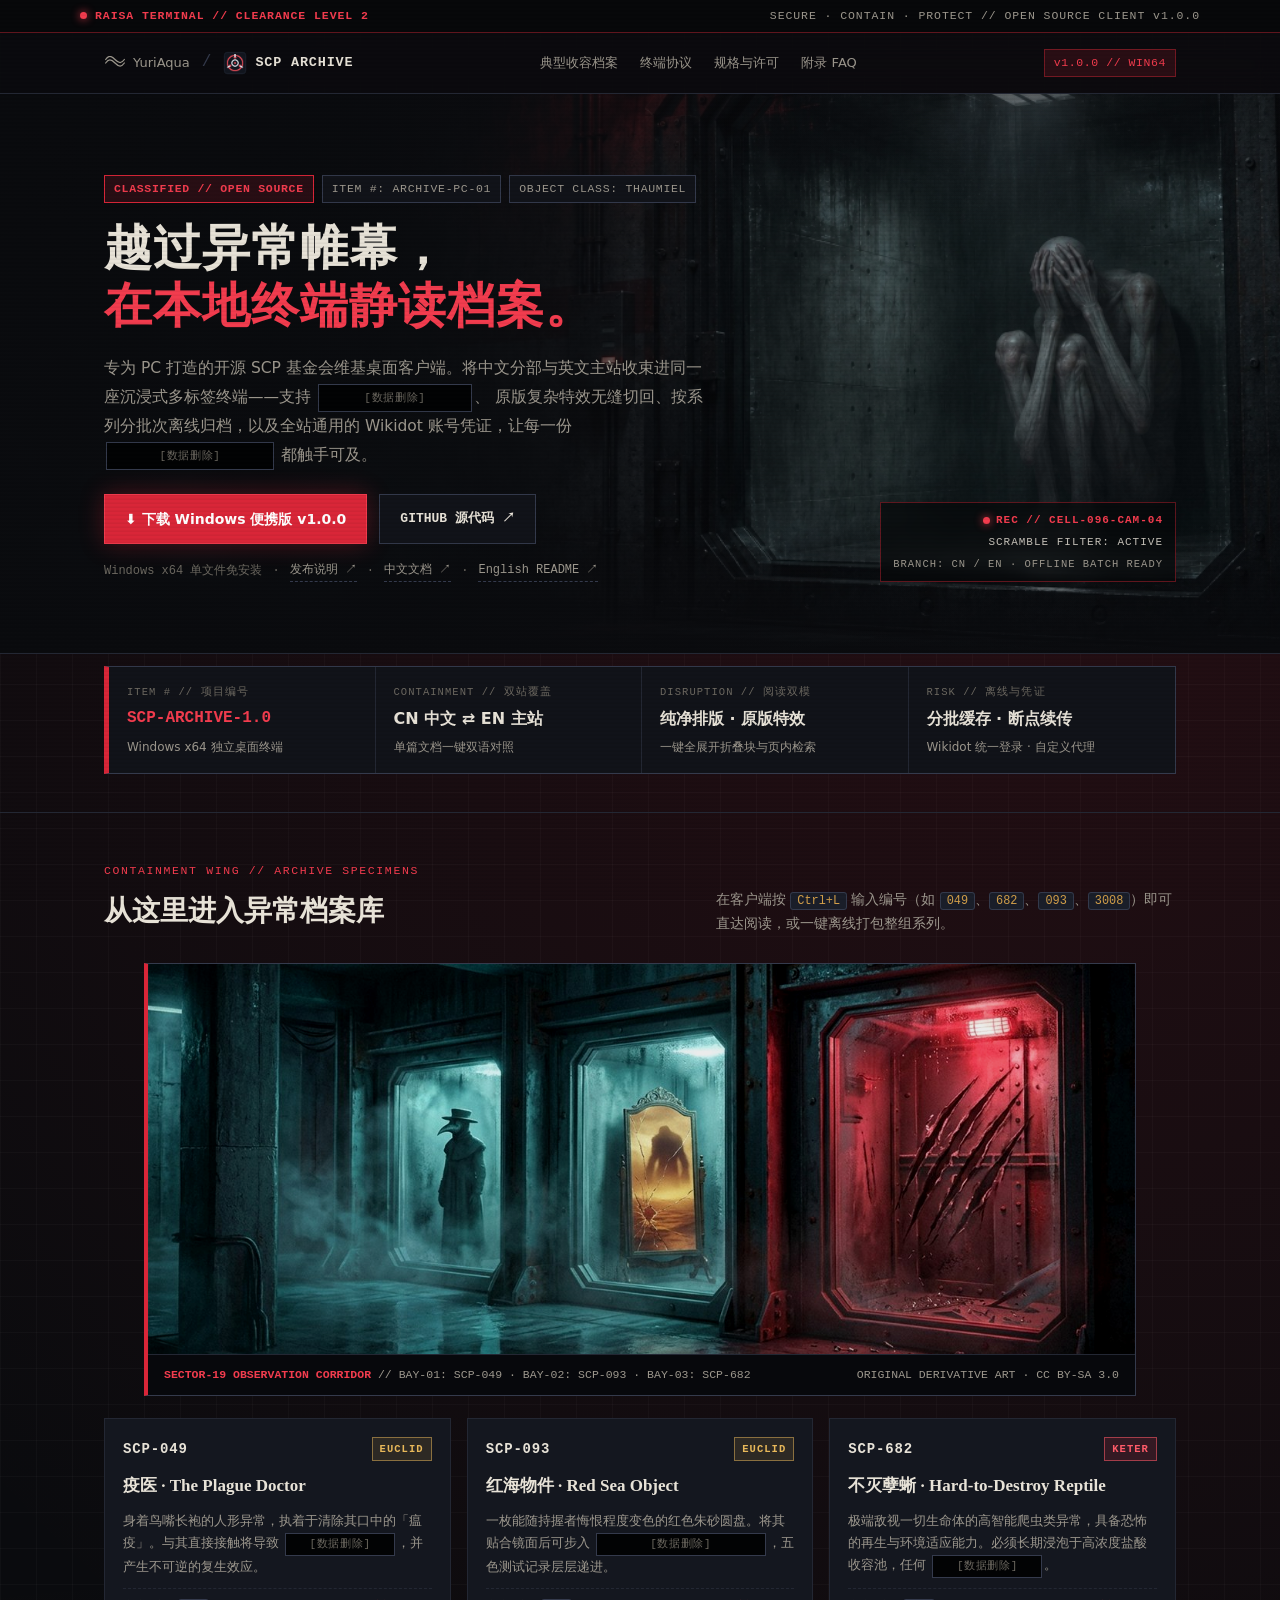
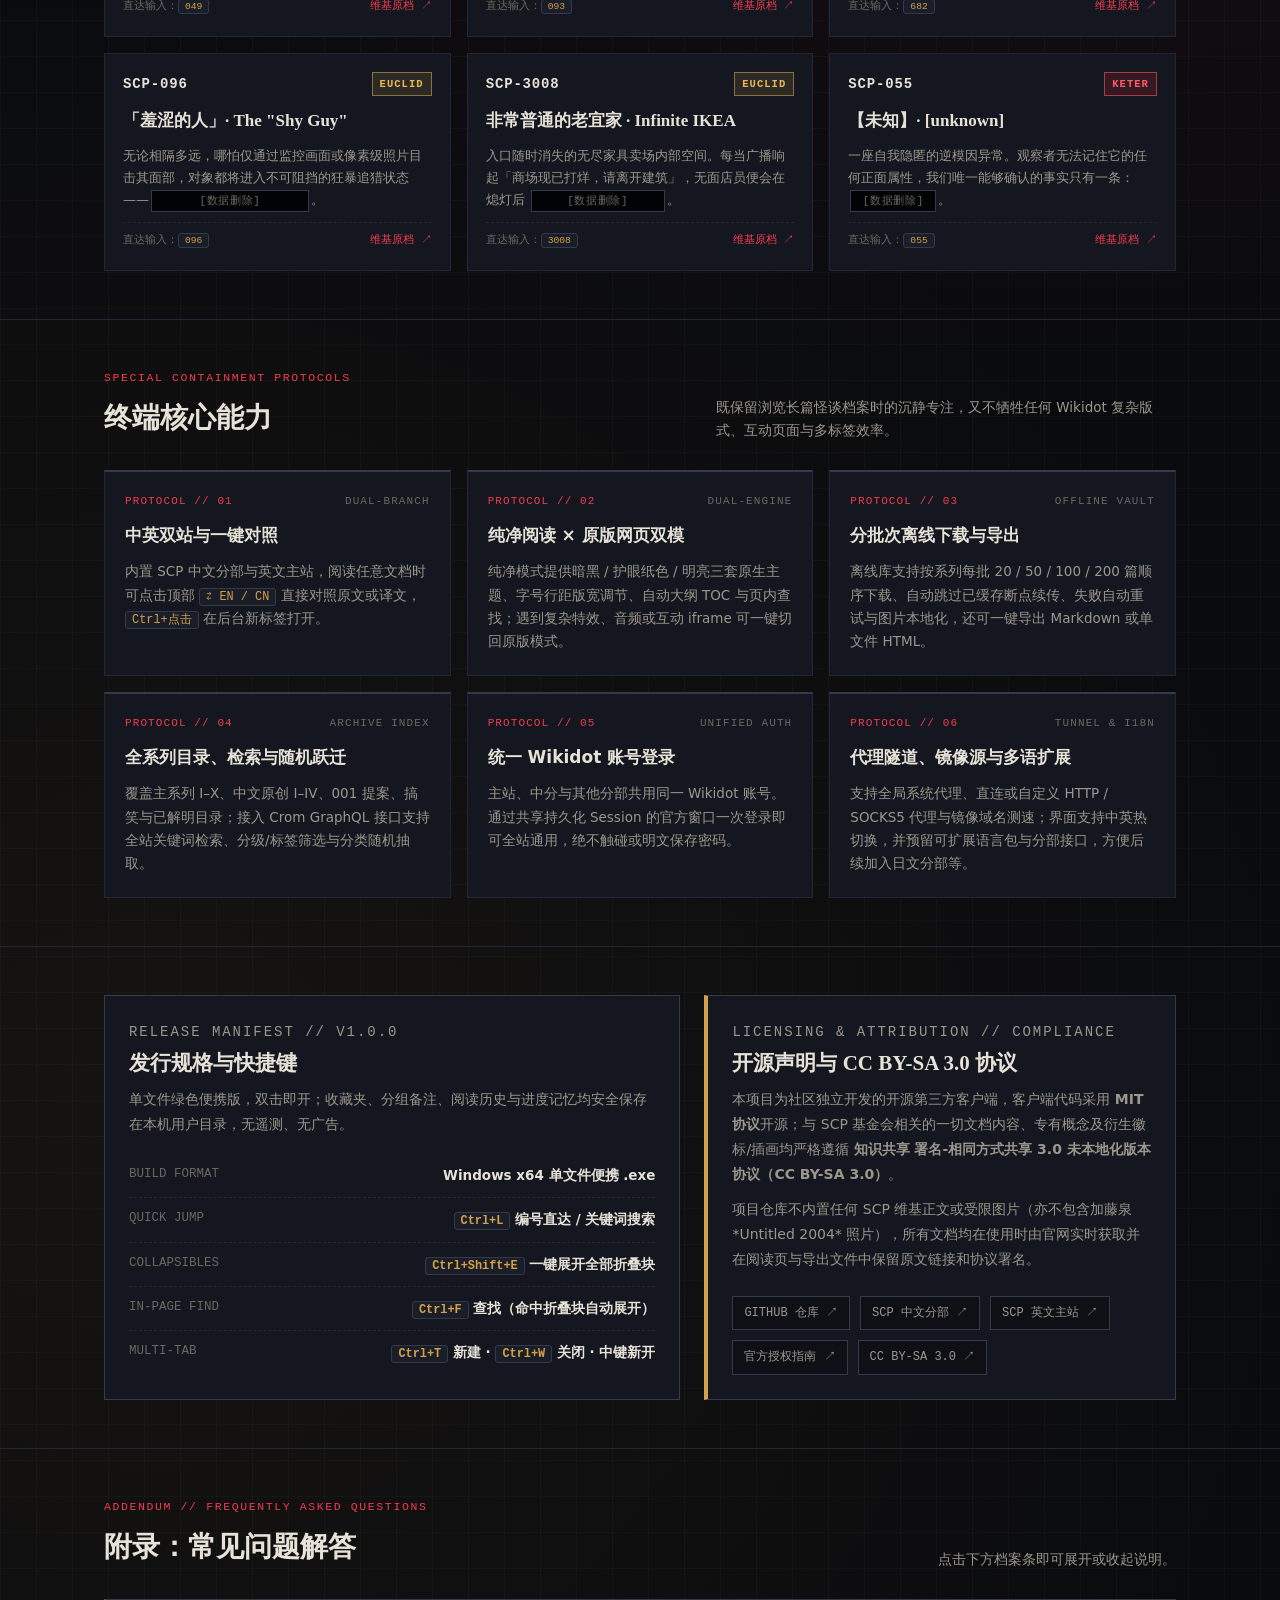
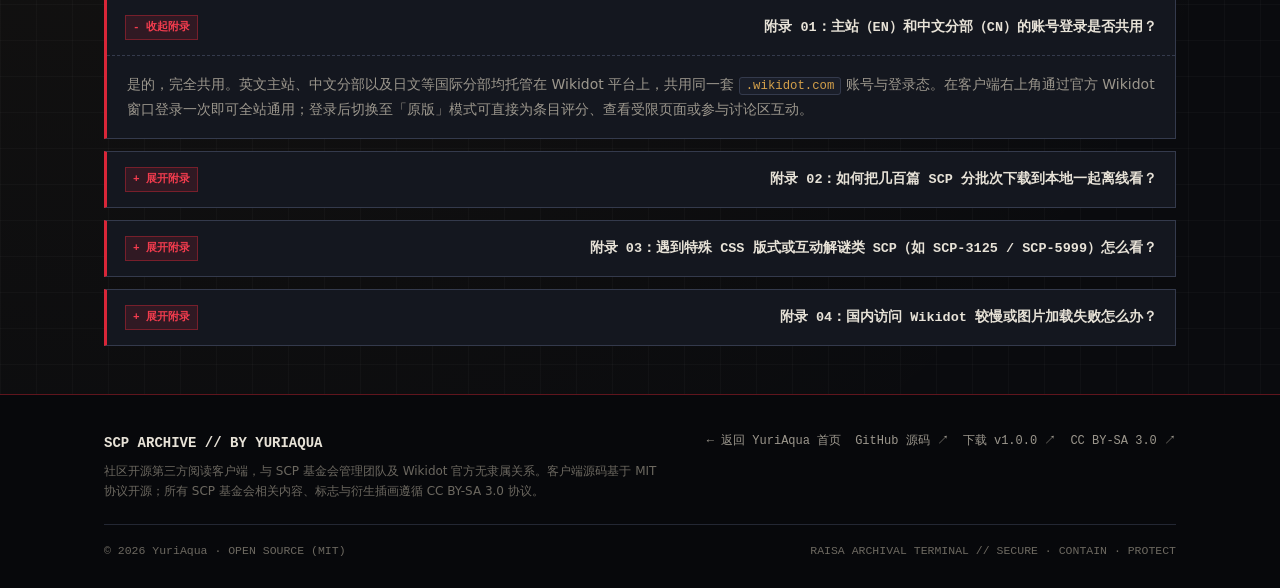
==== commit 1ab7602e: "style(scp-archive): feature SCP-096 containment cell as full-bleed hero backdrop" ====
--- a/scp-archive/index.html
+++ b/scp-archive/index.html
@@ -12,7 +12,7 @@
   <meta property="og:type" content="website">
   <link rel="canonical" href="https://yuriaqua.com/scp-archive/">
   <link rel="icon" href="/assets/home-v2/scp-archive-icon.png" type="image/png">
-  <link rel="stylesheet" href="./style.css?v=1.0.0">
+  <link rel="stylesheet" href="./style.css?v=1.0.1">
   <title>SCP Archive // 基金会档案桌面终端 (v1.0.0)</title>
 </head>
 <body>
@@ -83,22 +83,11 @@
           </p>
         </div>
 
-        <aside class="dossier-frame" aria-label="档案终端概览">
-          <div class="dossier-head">
-            <span>FILE: SITE-CN-EN // DESKTOP</span>
-            <span class="stamp-red">● ACTIVE</span>
-          </div>
-          <div class="dossier-media">
-            <img src="/assets/home-v2/scp-archive-cover.jpg" width="960" height="600" alt="SCP Archive 机密档案夹与地下收容站终端">
-            <span class="dossier-overlay-stamp">ARCHIVE // ACCESS GRANTED</span>
-          </div>
-          <div class="dossier-telemetry">
-            <div class="tele-cell"><span>BRANCHES</span><strong>CN / EN</strong></div>
-            <div class="tele-cell"><span>MODES</span><strong>CLEAN + ORIGINAL</strong></div>
-            <div class="tele-cell"><span>OFFLINE</span><strong class="ok">BATCH + IMAGES</strong></div>
-            <div class="tele-cell"><span>LICENSE</span><strong>MIT + CC BY-SA 3.0</strong></div>
-          </div>
-        </aside>
+        <div class="hero-cam-hud" aria-label="收容监控状态">
+          <span class="hud-rec"><span class="pulse-dot" aria-hidden="true"></span>REC // CELL-096-CAM-04</span>
+          <span>SCRAMBLE FILTER: ACTIVE</span>
+          <span class="hud-warn">BRANCH: CN / EN · OFFLINE BATCH READY</span>
+        </div>
       </div>
     </section>
 
--- a/scp-archive/style.css
+++ b/scp-archive/style.css
@@ -123,9 +123,43 @@
   color: var(--crimson-bright); letter-spacing: 0.05em;
 }
 
-/* Hero Section */
-.hero { padding: 56px 0 42px; position: relative; }
-.hero-grid { display: grid; grid-template-columns: 1.08fr 0.92fr; gap: 38px; align-items: center; }
+/* Hero Section — Full-Bleed SCP-096 Containment Cinema Backdrop */
+.hero {
+  position: relative;
+  min-height: 560px;
+  padding: 68px 0 58px;
+  display: flex;
+  align-items: center;
+  background-color: #07080a;
+  background-image:
+    linear-gradient(90deg, rgba(10, 11, 14, 0.94) 0%, rgba(10, 11, 14, 0.80) 42%, rgba(10, 11, 14, 0.14) 70%, rgba(10, 11, 14, 0.28) 100%),
+    linear-gradient(180deg, rgba(10, 11, 14, 0.55) 0%, rgba(10, 11, 14, 0.0) 24%, rgba(10, 11, 14, 0.0) 76%, var(--bg) 100%),
+    url("./scp-096-hero.jpg");
+  background-size: cover;
+  background-position: right center;
+  background-repeat: no-repeat;
+  border-bottom: 1px solid var(--line);
+}
+.hero .container { width: 100%; position: relative; }
+.hero-grid { display: grid; grid-template-columns: minmax(0, 600px) 1fr; gap: 32px; align-items: end; }
+.hero-cam-hud {
+  justify-self: end;
+  align-self: end;
+  font-family: var(--mono);
+  font-size: 11px;
+  letter-spacing: 0.09em;
+  color: rgba(231, 226, 215, 0.85);
+  background: rgba(7, 8, 10, 0.68);
+  border: 1px solid var(--crimson-border);
+  padding: 8px 12px;
+  backdrop-filter: blur(6px);
+  display: flex;
+  flex-direction: column;
+  gap: 3px;
+  text-align: right;
+}
+.hero-cam-hud .hud-rec { color: var(--crimson-bright); font-weight: 700; display: inline-flex; align-items: center; justify-content: flex-end; gap: 6px; }
+.hero-cam-hud .hud-warn { color: var(--ink-dim); font-size: 10.5px; }
 
 .doc-tag-row {
   display: flex; flex-wrap: wrap; gap: 8px; margin-bottom: 16px;
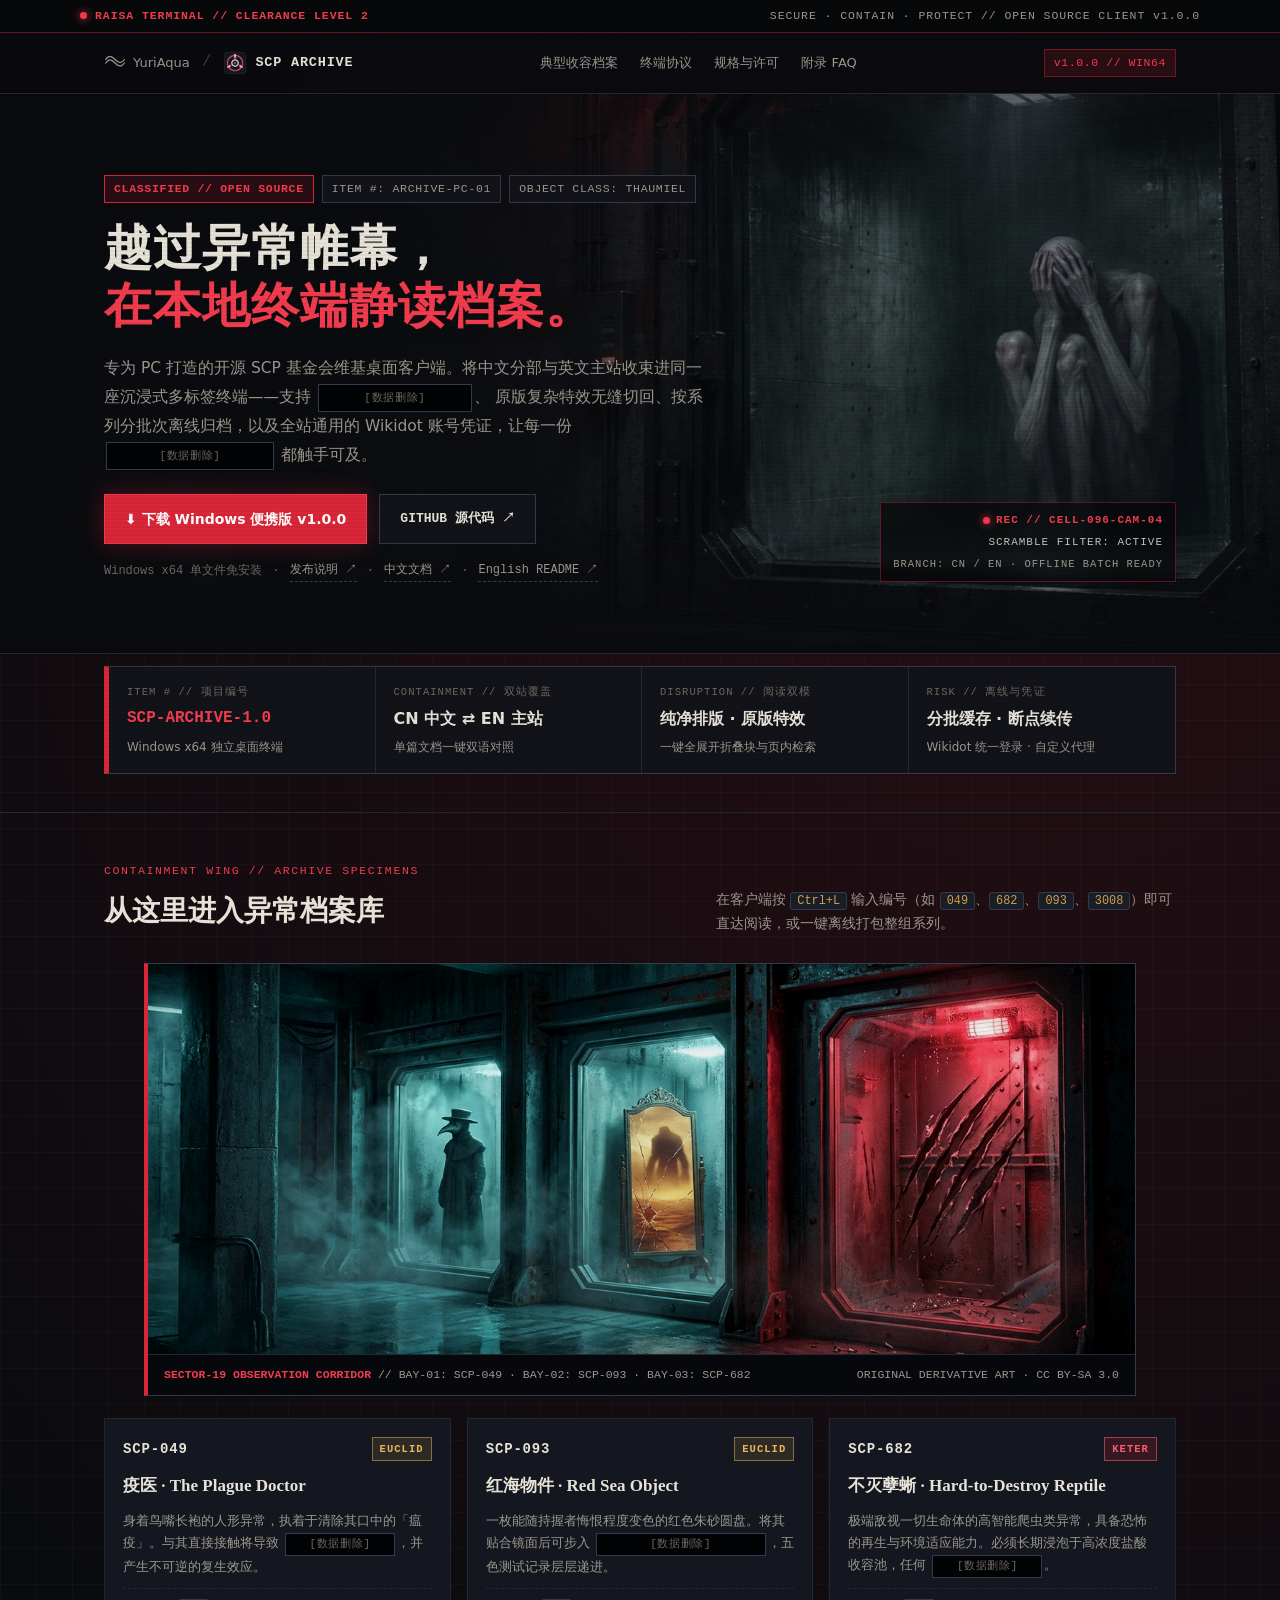
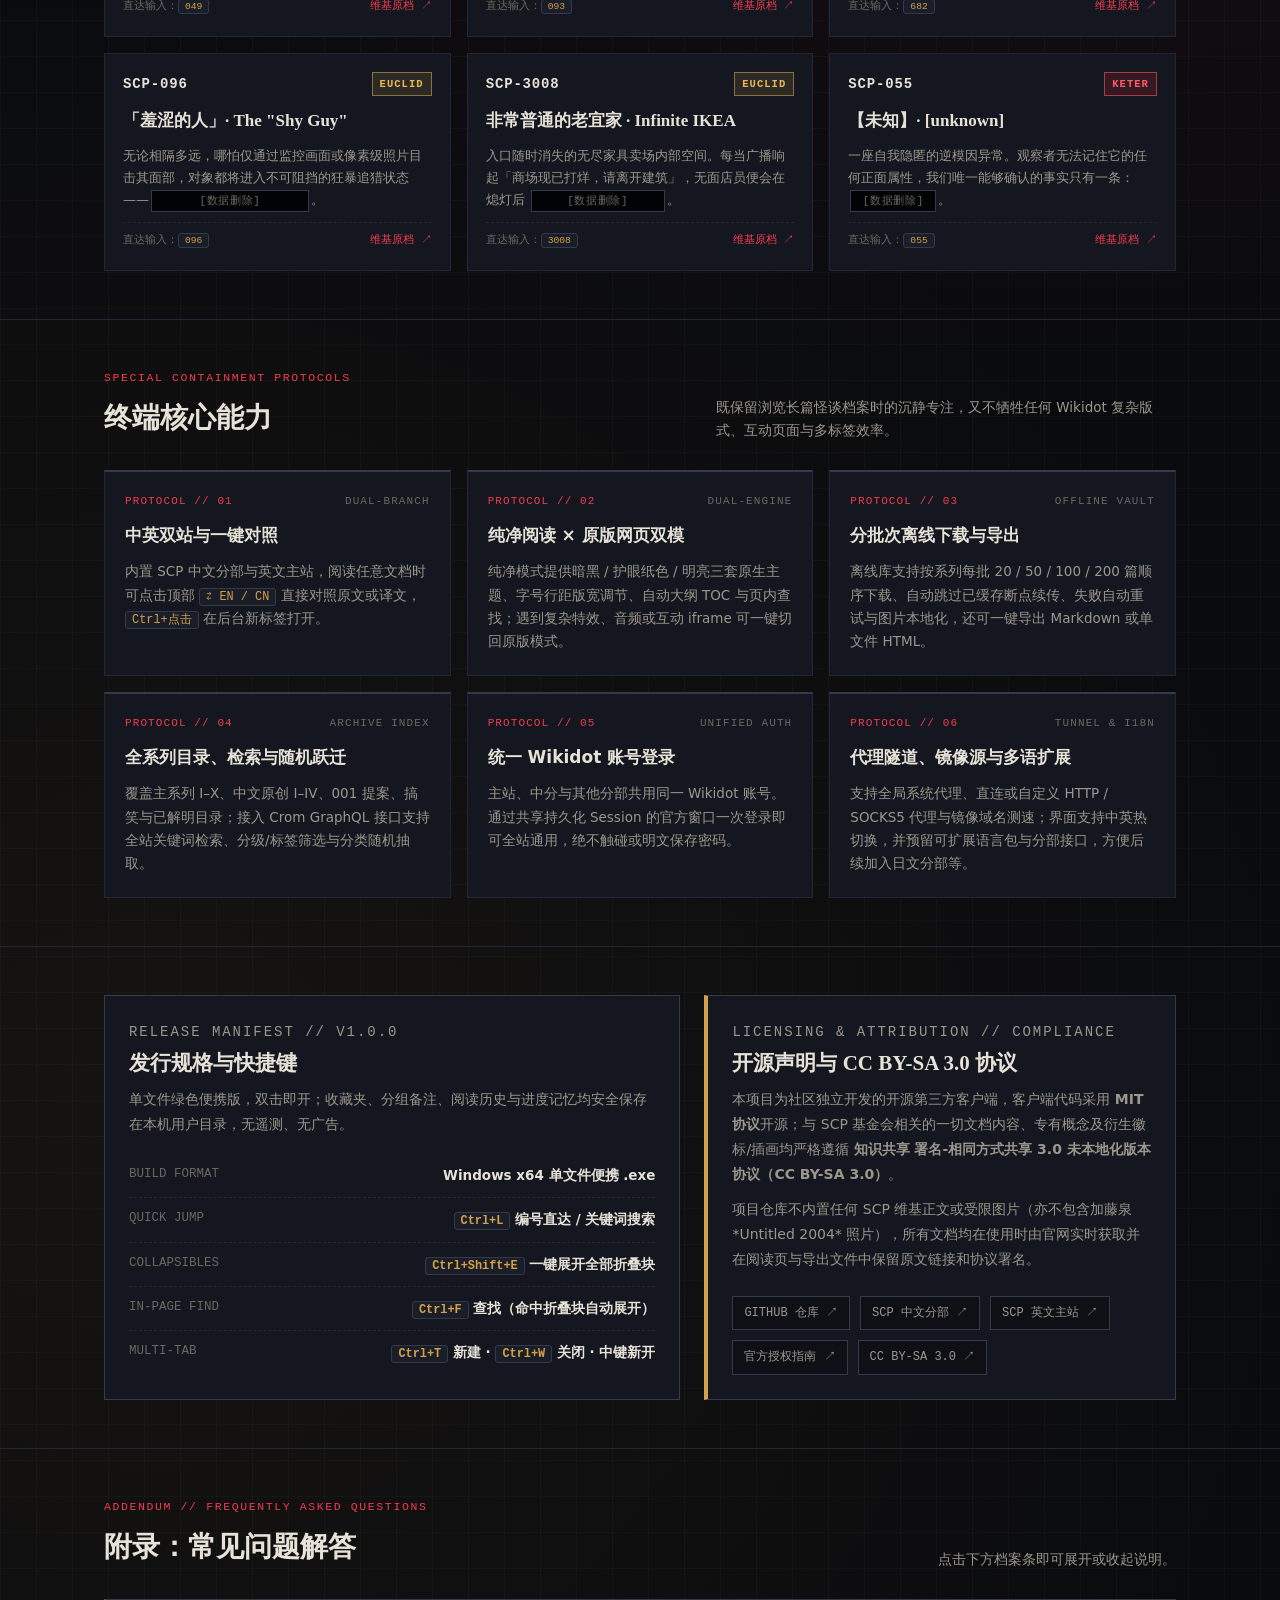
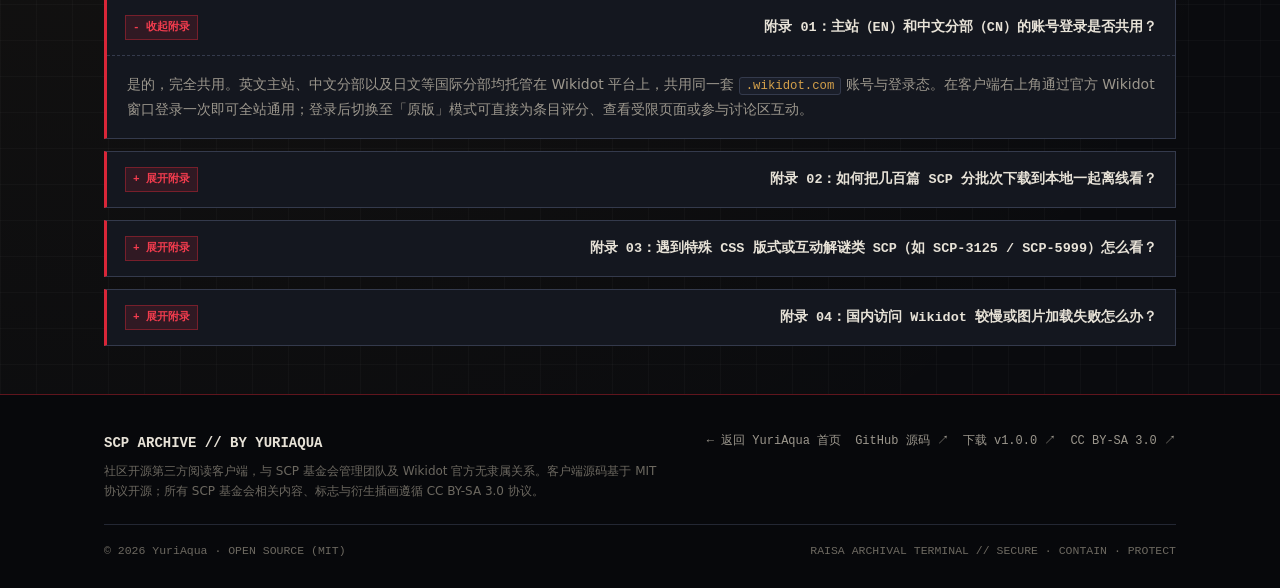
==== commit 3d0a8423: "assets(scp-archive): archive original assets in scp-archive/images and upgrade all page/cover images" ====
--- a/scp-archive/index.html
+++ b/scp-archive/index.html
@@ -12,7 +12,7 @@
   <meta property="og:type" content="website">
   <link rel="canonical" href="https://yuriaqua.com/scp-archive/">
   <link rel="icon" href="/assets/home-v2/scp-archive-icon.png" type="image/png">
-  <link rel="stylesheet" href="./style.css?v=1.0.1">
+  <link rel="stylesheet" href="./style.css?v=1.0.2">
   <title>SCP Archive // 基金会档案桌面终端 (v1.0.0)</title>
 </head>
 <body>
@@ -131,7 +131,7 @@
         </div>
 
         <figure class="anomaly-banner">
-          <img src="./anomalies-banner.jpg" width="1280" height="720" loading="lazy" alt="地下收容走廊概念插画：疫医剪影、红海裂镜与不灭孽蜥钢板爪痕">
+          <img src="./images/anomalies-corridor-hd.jpg" width="1376" height="768" loading="lazy" alt="地下收容走廊概念插画：疫医剪影、红海裂镜与不灭孽蜥钢板爪痕">
           <figcaption class="anomaly-banner-caption">
             <span><strong>SECTOR-19 OBSERVATION CORRIDOR</strong> // BAY-01: SCP-049 · BAY-02: SCP-093 · BAY-03: SCP-682</span>
             <span>ORIGINAL DERIVATIVE ART · CC BY-SA 3.0</span>
--- a/scp-archive/style.css
+++ b/scp-archive/style.css
@@ -134,7 +134,7 @@
   background-image:
     linear-gradient(90deg, rgba(10, 11, 14, 0.94) 0%, rgba(10, 11, 14, 0.80) 42%, rgba(10, 11, 14, 0.14) 70%, rgba(10, 11, 14, 0.28) 100%),
     linear-gradient(180deg, rgba(10, 11, 14, 0.55) 0%, rgba(10, 11, 14, 0.0) 24%, rgba(10, 11, 14, 0.0) 76%, var(--bg) 100%),
-    url("./scp-096-hero.jpg");
+    url("./images/scp-096-hero-hd.jpg");
   background-size: cover;
   background-position: right center;
   background-repeat: no-repeat;
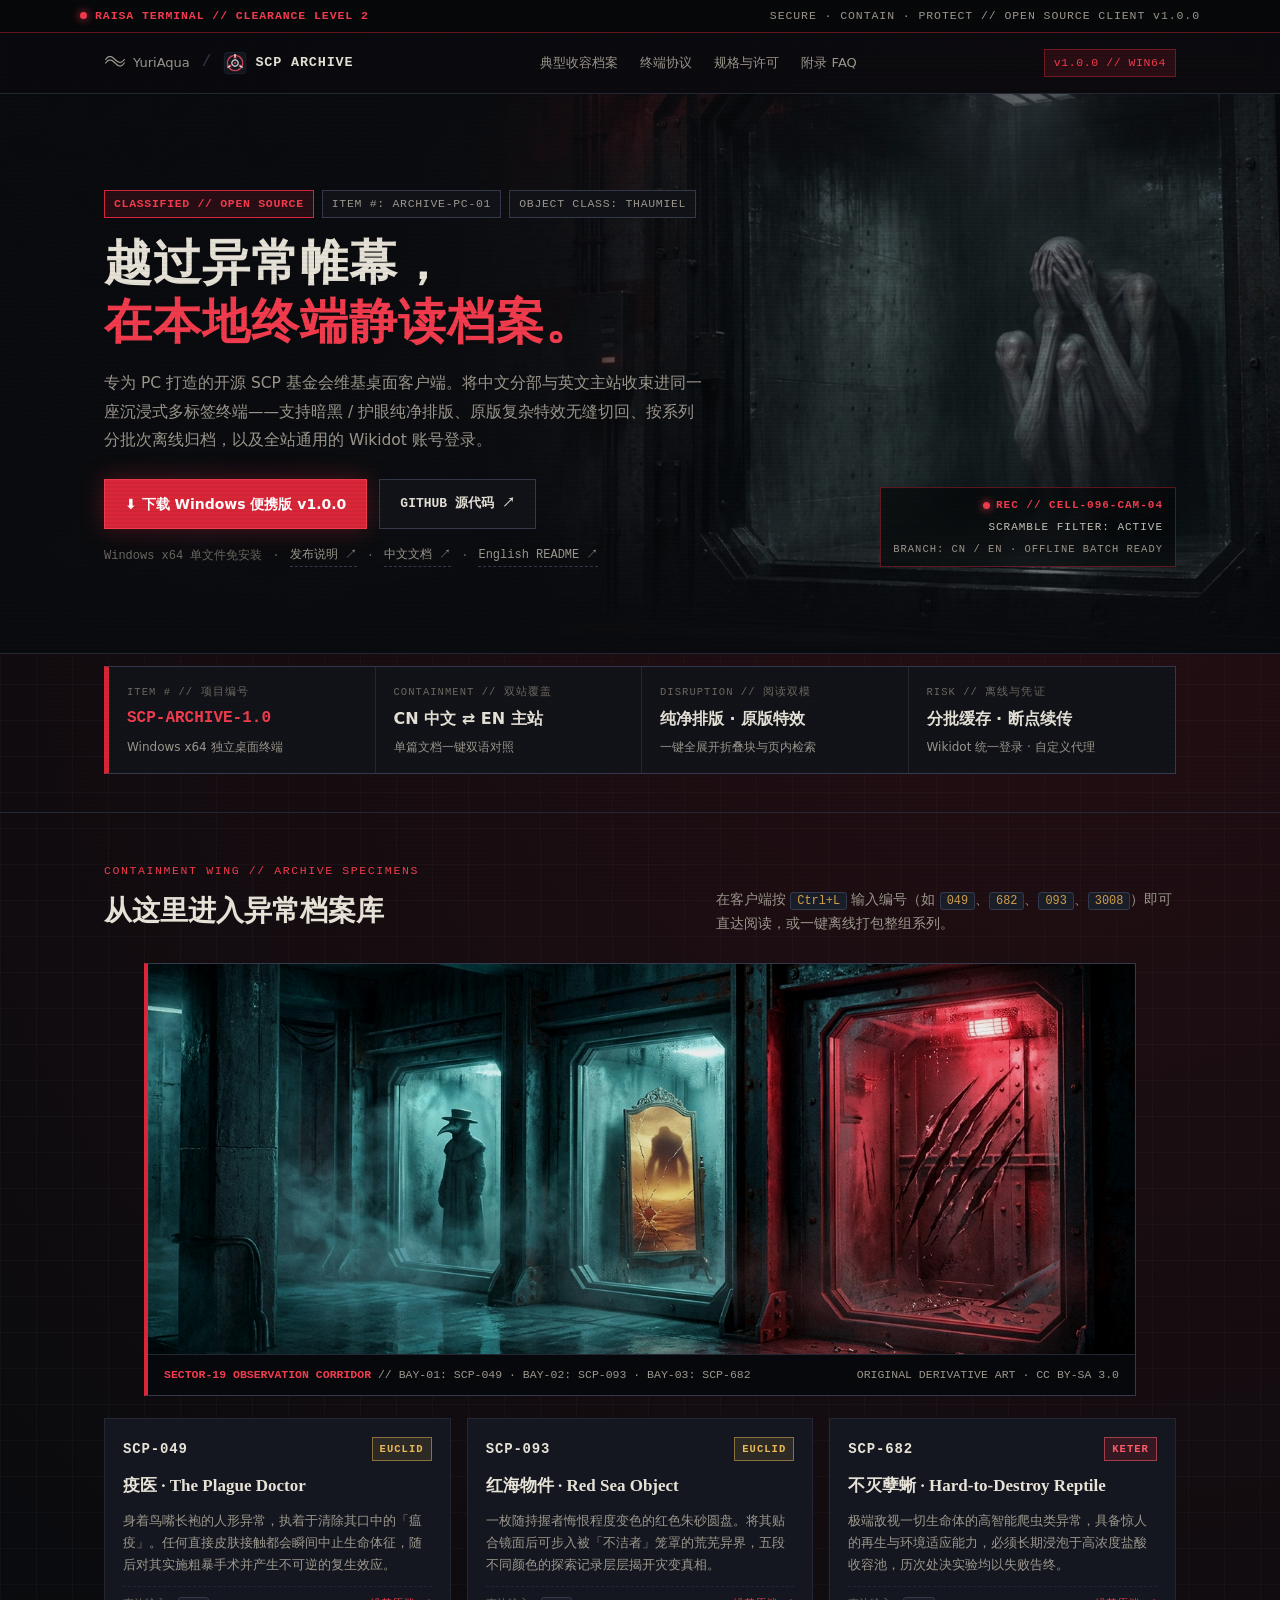
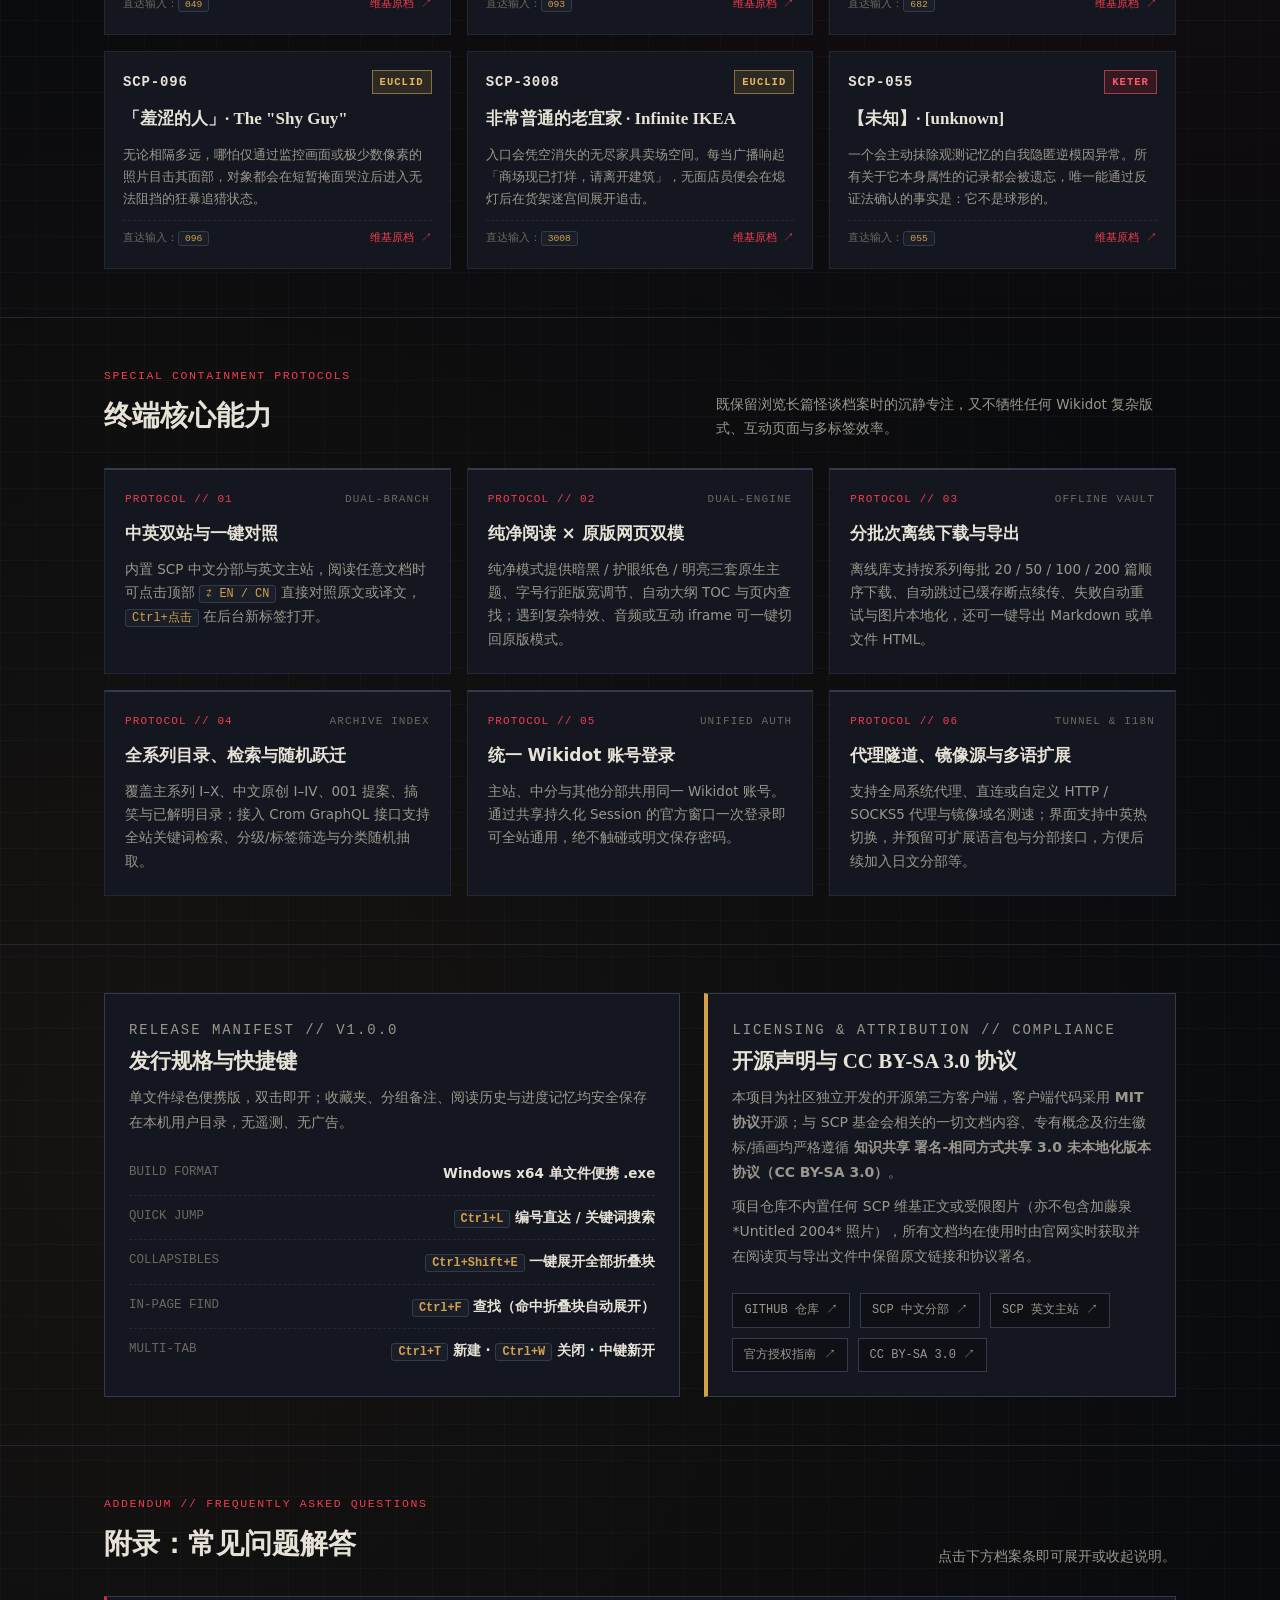
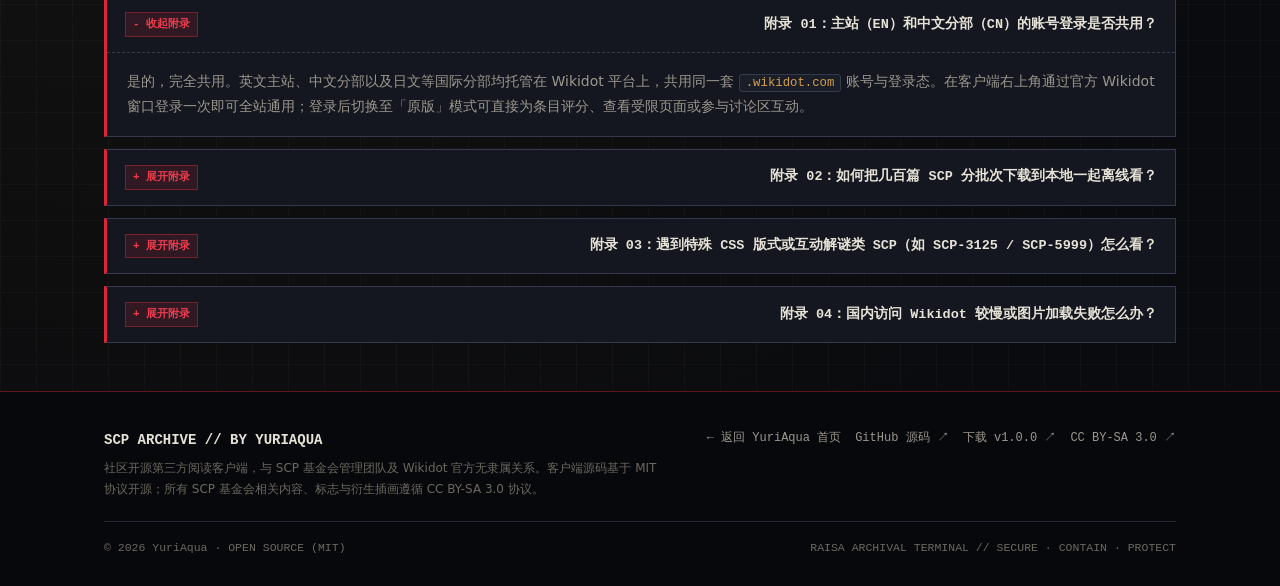
==== commit a00ccb98: "copy(scp-archive): remove awkward hover redaction blocks for clean, natural SCP dossier prose" ====
--- a/scp-archive/index.html
+++ b/scp-archive/index.html
@@ -12,7 +12,7 @@
   <meta property="og:type" content="website">
   <link rel="canonical" href="https://yuriaqua.com/scp-archive/">
   <link rel="icon" href="/assets/home-v2/scp-archive-icon.png" type="image/png">
-  <link rel="stylesheet" href="./style.css?v=1.0.2">
+  <link rel="stylesheet" href="./style.css?v=1.0.3">
   <title>SCP Archive // 基金会档案桌面终端 (v1.0.0)</title>
 </head>
 <body>
@@ -62,11 +62,7 @@
           </div>
           <h1>越过异常帷幕，<br><span class="accent-line">在本地终端静读档案。</span></h1>
           <p class="hero-lead">
-            专为 PC 打造的开源 SCP 基金会维基桌面客户端。将中文分部与英文主站收束进同一座沉浸式多标签终端——支持
-            <span class="redacted" title="悬停或点击解除涂黑">深夜三点护眼暗黑排版</span>、
-            原版复杂特效无缝切回、按系列分批次离线归档，以及全站通用的 Wikidot 账号凭证，让每一份
-            <span class="redacted" title="悬停或点击解除涂黑">模因危害与收容失效记录</span>
-            都触手可及。
+            专为 PC 打造的开源 SCP 基金会维基桌面客户端。将中文分部与英文主站收束进同一座沉浸式多标签终端——支持暗黑 / 护眼纯净排版、原版复杂特效无缝切回、按系列分批次离线归档，以及全站通用的 Wikidot 账号登录。
           </p>
           <div class="hero-actions">
             <a class="btn btn-crimson" href="https://github.com/toydream525/scp-archive-desktop/releases/download/v1.0.0/SCP.Archive.exe">⬇ 下载 Windows 便携版 v1.0.0</a>
@@ -145,7 +141,7 @@
               <span class="class-badge euclid">EUCLID</span>
             </div>
             <h3 class="anomaly-name">疫医 · The Plague Doctor</h3>
-            <p class="anomaly-desc">身着鸟嘴长袍的人形异常，执着于清除其口中的「瘟疫」。与其直接接触将导致 <span class="redacted">生命体征瞬间中止</span>，并产生不可逆的复生效应。</p>
+            <p class="anomaly-desc">身着鸟嘴长袍的人形异常，执着于清除其口中的「瘟疫」。任何直接皮肤接触都会瞬间中止生命体征，随后对其实施粗暴手术并产生不可逆的复生效应。</p>
             <div class="anomaly-foot">
               <span>直达输入：<code>049</code></span>
               <a href="https://scp-wiki-cn.wikidot.com/scp-049" target="_blank" rel="noopener noreferrer">维基原档 ↗</a>
@@ -158,7 +154,7 @@
               <span class="class-badge euclid">EUCLID</span>
             </div>
             <h3 class="anomaly-name">红海物件 · Red Sea Object</h3>
-            <p class="anomaly-desc">一枚能随持握者悔恨程度变色的红色朱砂圆盘。将其贴合镜面后可步入 <span class="redacted">被「不洁者」笼罩的荒芜世界</span>，五色测试记录层层递进。</p>
+            <p class="anomaly-desc">一枚随持握者悔恨程度变色的红色朱砂圆盘。将其贴合镜面后可步入被「不洁者」笼罩的荒芜异界，五段不同颜色的探索记录层层揭开灾变真相。</p>
             <div class="anomaly-foot">
               <span>直达输入：<code>093</code></span>
               <a href="https://scp-wiki-cn.wikidot.com/scp-093" target="_blank" rel="noopener noreferrer">维基原档 ↗</a>
@@ -171,7 +167,7 @@
               <span class="class-badge keter">KETER</span>
             </div>
             <h3 class="anomaly-name">不灭孽蜥 · Hard-to-Destroy Reptile</h3>
-            <p class="anomaly-desc">极端敌视一切生命体的高智能爬虫类异常，具备恐怖的再生与环境适应能力。必须长期浸泡于高浓度盐酸收容池，任何 <span class="redacted">处决实验均告失败</span>。</p>
+            <p class="anomaly-desc">极端敌视一切生命体的高智能爬虫类异常，具备惊人的再生与环境适应能力，必须长期浸泡于高浓度盐酸收容池，历次处决实验均以失败告终。</p>
             <div class="anomaly-foot">
               <span>直达输入：<code>682</code></span>
               <a href="https://scp-wiki-cn.wikidot.com/scp-682" target="_blank" rel="noopener noreferrer">维基原档 ↗</a>
@@ -184,7 +180,7 @@
               <span class="class-badge euclid">EUCLID</span>
             </div>
             <h3 class="anomaly-name">「羞涩的人」· The "Shy Guy"</h3>
-            <p class="anomaly-desc">无论相隔多远，哪怕仅通过监控画面或像素级照片目击其面部，对象都将进入不可阻挡的狂暴追猎状态——<span class="redacted">四个像素，四个该死的像素</span>。</p>
+            <p class="anomaly-desc">无论相隔多远，哪怕仅通过监控画面或极少数像素的照片目击其面部，对象都会在短暂掩面哭泣后进入无法阻挡的狂暴追猎状态。</p>
             <div class="anomaly-foot">
               <span>直达输入：<code>096</code></span>
               <a href="https://scp-wiki-cn.wikidot.com/scp-096" target="_blank" rel="noopener noreferrer">维基原档 ↗</a>
@@ -197,7 +193,7 @@
               <span class="class-badge euclid">EUCLID</span>
             </div>
             <h3 class="anomaly-name">非常普通的老宜家 · Infinite IKEA</h3>
-            <p class="anomaly-desc">入口随时消失的无尽家具卖场内部空间。每当广播响起「商场现已打烊，请离开建筑」，无面店员便会在熄灯后 <span class="redacted">在货架走廊间展开巡猎</span>。</p>
+            <p class="anomaly-desc">入口会凭空消失的无尽家具卖场空间。每当广播响起「商场现已打烊，请离开建筑」，无面店员便会在熄灯后在货架迷宫间展开追击。</p>
             <div class="anomaly-foot">
               <span>直达输入：<code>3008</code></span>
               <a href="https://scp-wiki-cn.wikidot.com/scp-3008" target="_blank" rel="noopener noreferrer">维基原档 ↗</a>
@@ -210,7 +206,7 @@
               <span class="class-badge keter">KETER</span>
             </div>
             <h3 class="anomaly-name">【未知】· [unknown]</h3>
-            <p class="anomaly-desc">一座自我隐匿的逆模因异常。观察者无法记住它的任何正面属性，我们唯一能够确认的事实只有一条：<span class="redacted">它不是球形的</span>。</p>
+            <p class="anomaly-desc">一个会主动抹除观测记忆的自我隐匿逆模因异常。所有关于它本身属性的记录都会被遗忘，唯一能通过反证法确认的事实是：它不是球形的。</p>
             <div class="anomaly-foot">
               <span>直达输入：<code>055</code></span>
               <a href="https://scp-wiki-cn.wikidot.com/scp-055" target="_blank" rel="noopener noreferrer">维基原档 ↗</a>
@@ -373,14 +369,5 @@
       </div>
     </div>
   </footer>
-
-  <script>
-    // Allow clicking [数据删除] blocks on touch/desktop to toggle reveal
-    document.querySelectorAll('.redacted').forEach(function (el) {
-      el.addEventListener('click', function () {
-        el.classList.toggle('revealed');
-      });
-    });
-  </script>
 </body>
 </html>
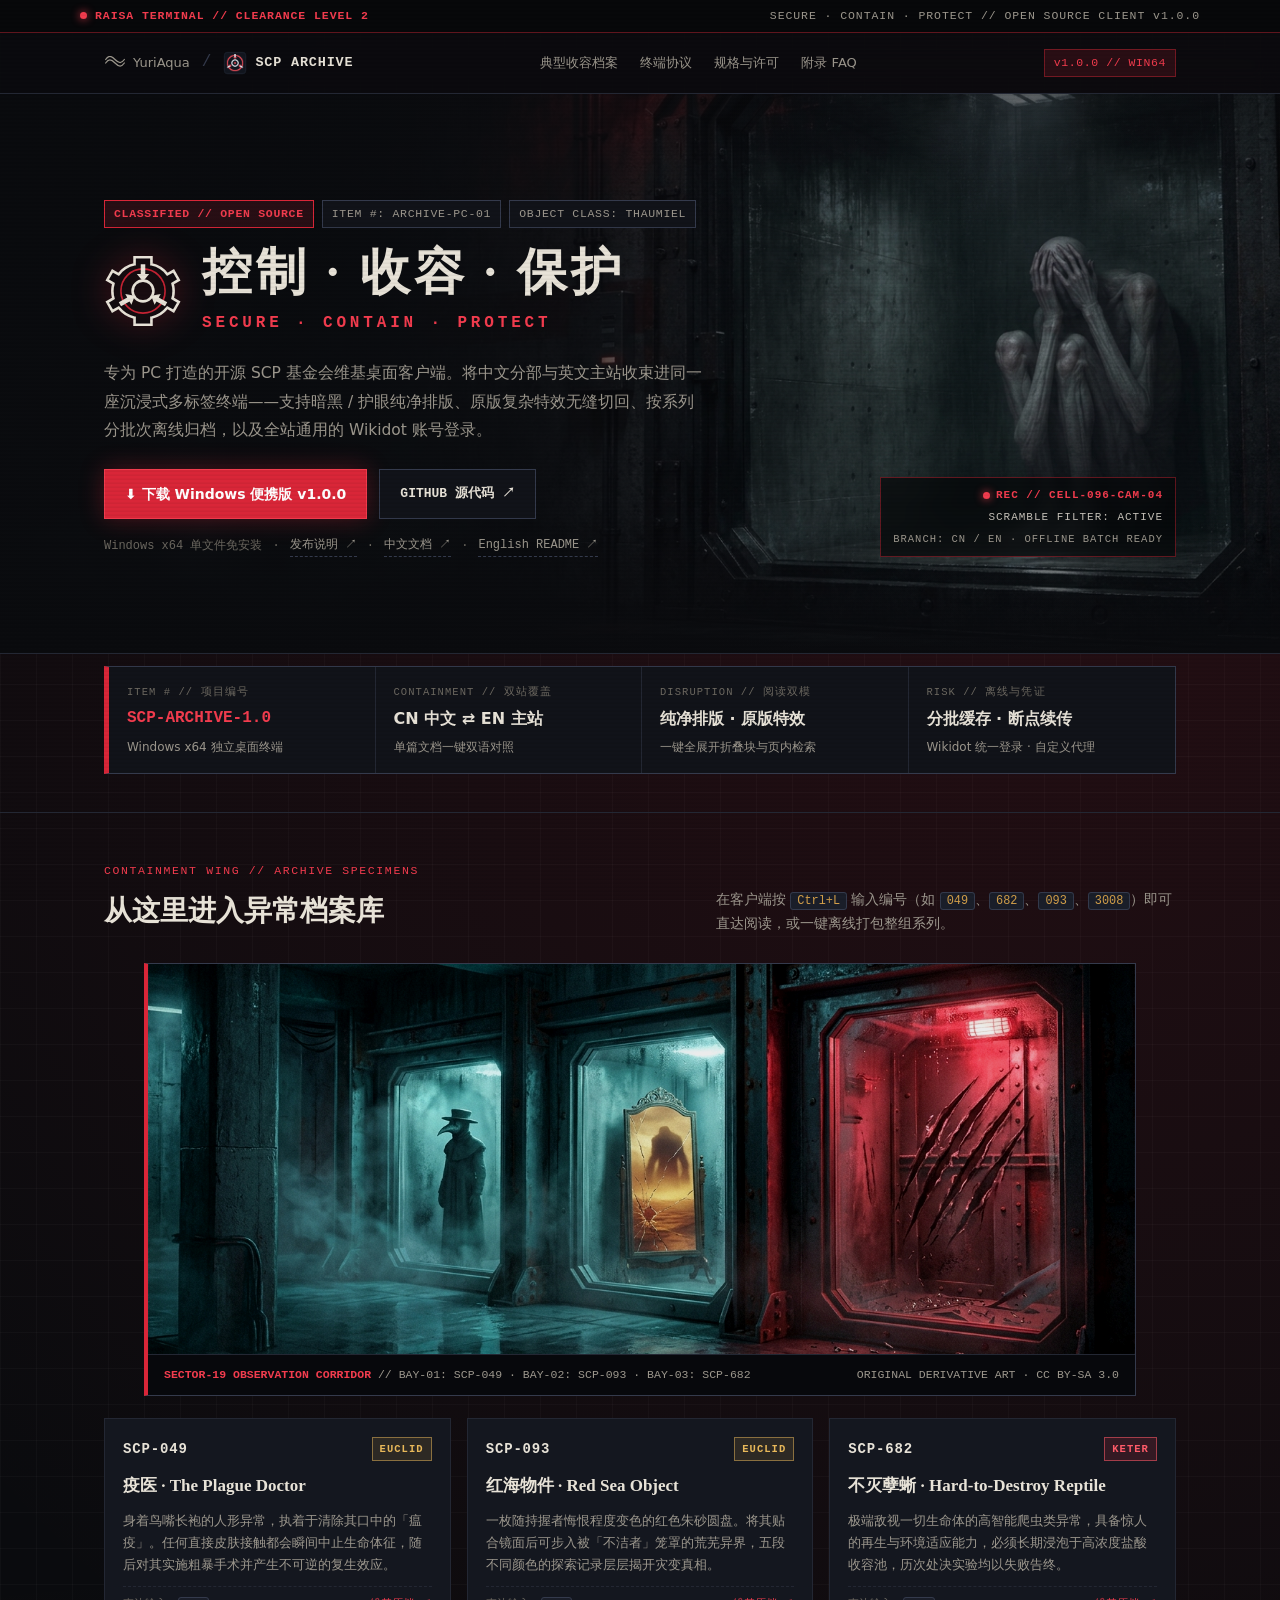
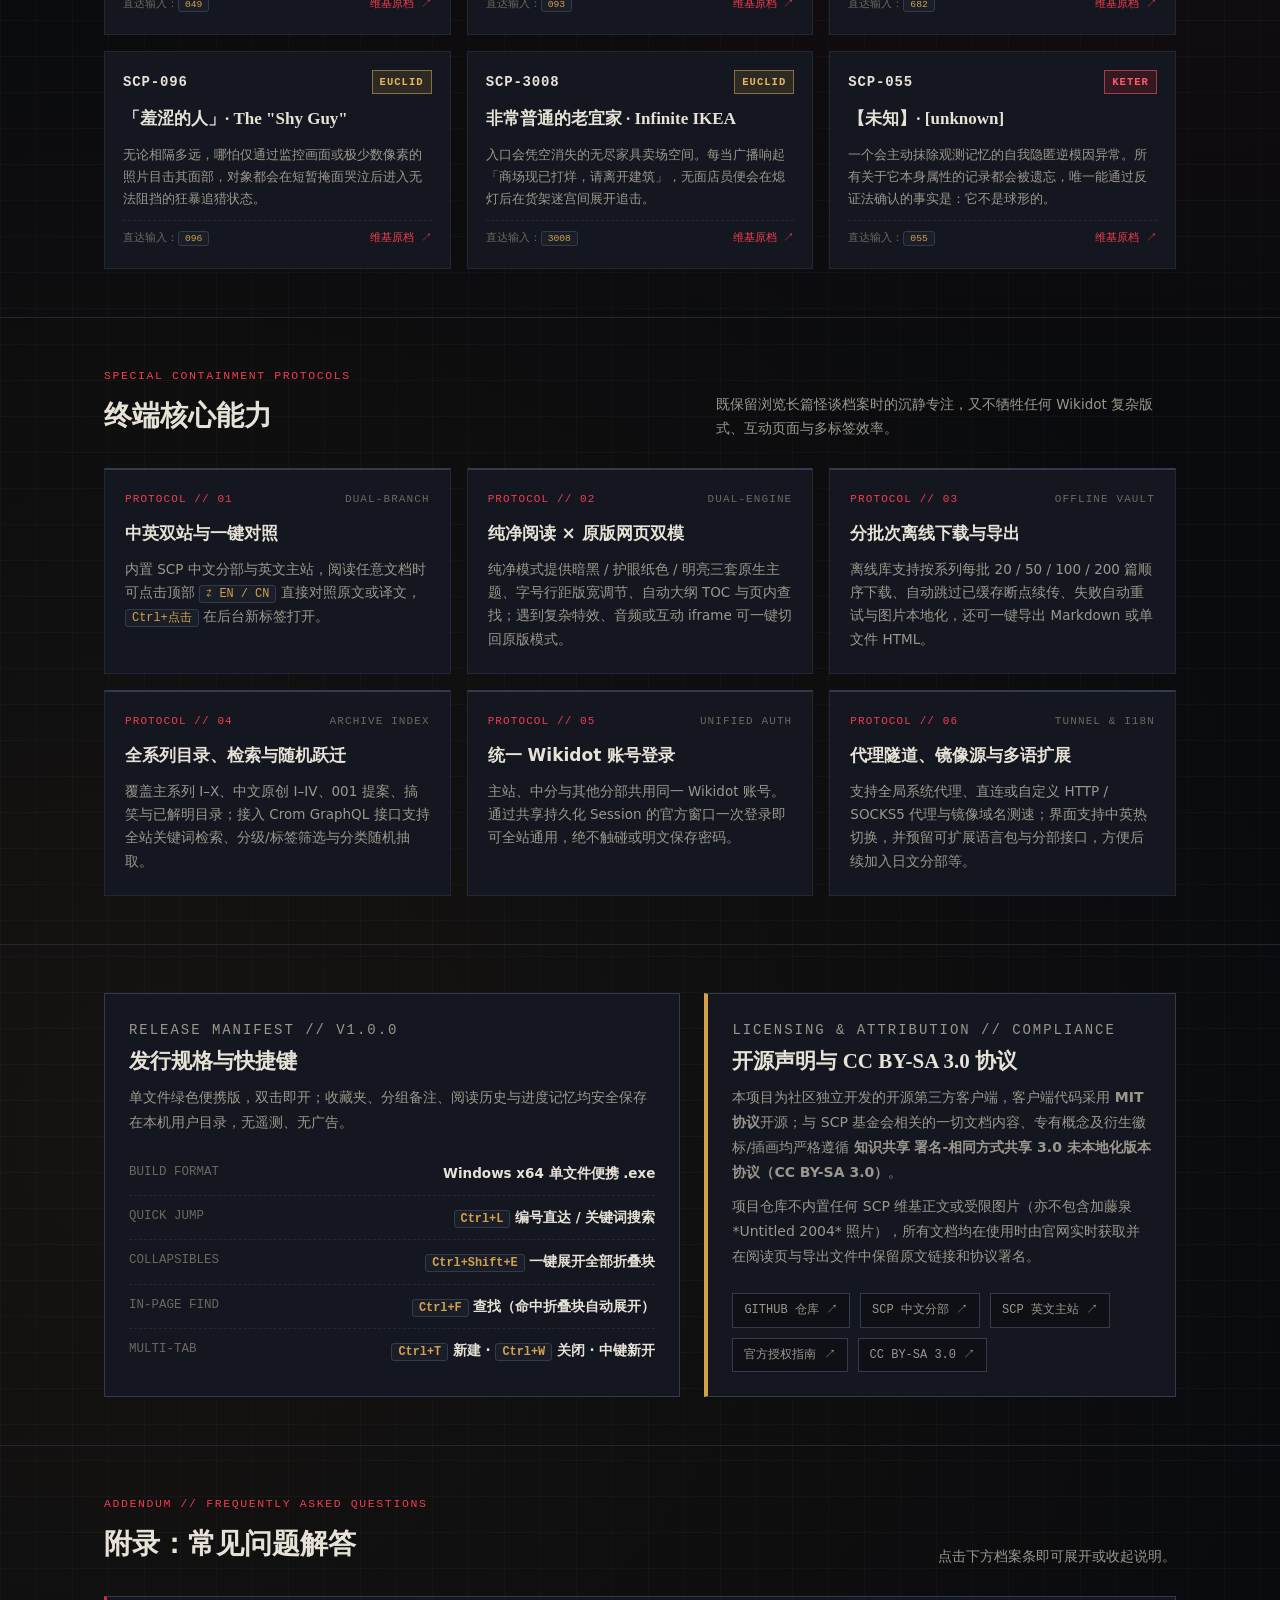
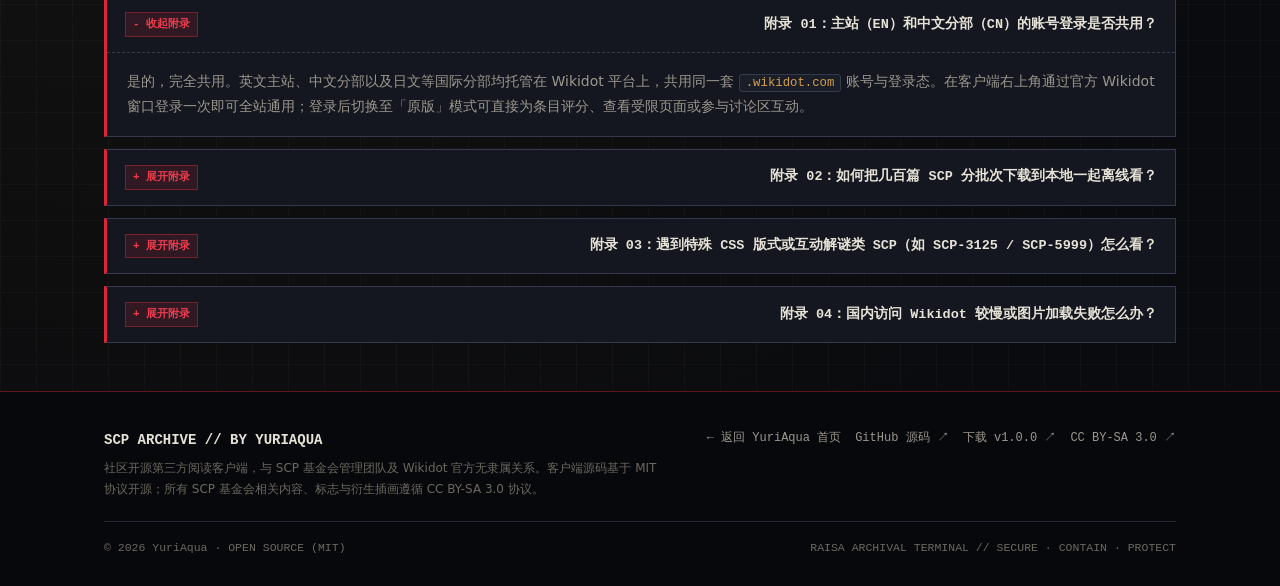
==== commit 2c5ae50f: "style(scp-archive): use SCP Foundation emblem and Secure Contain Protect hero title" ====
--- a/scp-archive/index.html
+++ b/scp-archive/index.html
@@ -12,7 +12,7 @@
   <meta property="og:type" content="website">
   <link rel="canonical" href="https://yuriaqua.com/scp-archive/">
   <link rel="icon" href="/assets/home-v2/scp-archive-icon.png" type="image/png">
-  <link rel="stylesheet" href="./style.css?v=1.0.3">
+  <link rel="stylesheet" href="./style.css?v=1.0.4">
   <title>SCP Archive // 基金会档案桌面终端 (v1.0.0)</title>
 </head>
 <body>
@@ -60,7 +60,24 @@
             <span class="doc-code">ITEM #: ARCHIVE-PC-01</span>
             <span class="doc-code">OBJECT CLASS: THAUMIEL</span>
           </div>
-          <h1>越过异常帷幕，<br><span class="accent-line">在本地终端静读档案。</span></h1>
+          <div class="hero-brand-lockup">
+            <svg class="scp-emblem-svg" viewBox="0 0 120 120" fill="none" xmlns="http://www.w3.org/2000/svg" aria-label="SCP Foundation Emblem">
+              <!-- Outer notched containment ring -->
+              <path d="M47 8 H73 V19 A42 42 0 0 1 97.5 34.5 L107 29 L115 43 L105.5 48.5 A42 42 0 0 1 105.5 71.5 L115 77 L107 91 L97.5 85.5 A42 42 0 0 1 73 101 V112 H47 V101 A42 42 0 0 1 22.5 85.5 L13 91 L5 77 L14.5 71.5 A42 42 0 0 1 14.5 48.5 L5 43 L13 29 L22.5 34.5 A42 42 0 0 1 47 19 Z" stroke="#e7e2d7" stroke-width="4" stroke-linejoin="miter" fill="rgba(10,11,14,0.65)" />
+              <circle cx="60" cy="60" r="34" stroke="#d92638" stroke-width="2.5" opacity="0.9" />
+              <circle cx="60" cy="60" r="16" stroke="#e7e2d7" stroke-width="4" />
+              <!-- Three inward containment arrows (-90deg, 30deg, 150deg) -->
+              <g fill="#e7e2d7">
+                <path d="M56.5 19 H63.5 V34 H69.5 L60 45.5 L50.5 34 H56.5 Z" />
+                <path d="M56.5 19 H63.5 V34 H69.5 L60 45.5 L50.5 34 H56.5 Z" transform="rotate(120 60 60)" />
+                <path d="M56.5 19 H63.5 V34 H69.5 L60 45.5 L50.5 34 H56.5 Z" transform="rotate(240 60 60)" />
+              </g>
+            </svg>
+            <div>
+              <h1>控制 · 收容 · 保护</h1>
+              <p class="hero-motto-en">SECURE · CONTAIN · PROTECT</p>
+            </div>
+          </div>
           <p class="hero-lead">
             专为 PC 打造的开源 SCP 基金会维基桌面客户端。将中文分部与英文主站收束进同一座沉浸式多标签终端——支持暗黑 / 护眼纯净排版、原版复杂特效无缝切回、按系列分批次离线归档，以及全站通用的 Wikidot 账号登录。
           </p>
--- a/scp-archive/style.css
+++ b/scp-archive/style.css
@@ -174,15 +174,35 @@
   background: var(--bg-elev);
 }
 
+.hero-brand-lockup {
+  display: flex;
+  align-items: center;
+  gap: 20px;
+  margin: 0 0 22px;
+}
+.scp-emblem-svg {
+  width: 78px;
+  height: 78px;
+  flex-shrink: 0;
+  filter: drop-shadow(0 0 18px rgba(217, 38, 56, 0.35));
+}
 .hero h1 {
-  margin: 0 0 18px;
+  margin: 0;
   font-family: var(--serif);
-  font-size: clamp(32px, 4.4vw, 48px);
-  line-height: 1.22;
-  letter-spacing: 0.02em;
+  font-size: clamp(34px, 4.4vw, 50px);
+  line-height: 1.15;
+  letter-spacing: 0.08em;
   font-weight: 800;
 }
-.hero h1 .accent-line { color: var(--crimson-bright); }
+.hero-motto-en {
+  margin: 8px 0 0;
+  font-family: var(--mono);
+  font-size: clamp(13px, 1.4vw, 16px);
+  letter-spacing: 0.24em;
+  font-weight: 700;
+  color: var(--crimson-bright);
+  text-transform: uppercase;
+}
 .hero-lead {
   margin: 0 0 24px; font-size: 15.5px; color: var(--ink-dim); line-height: 1.85;
 }
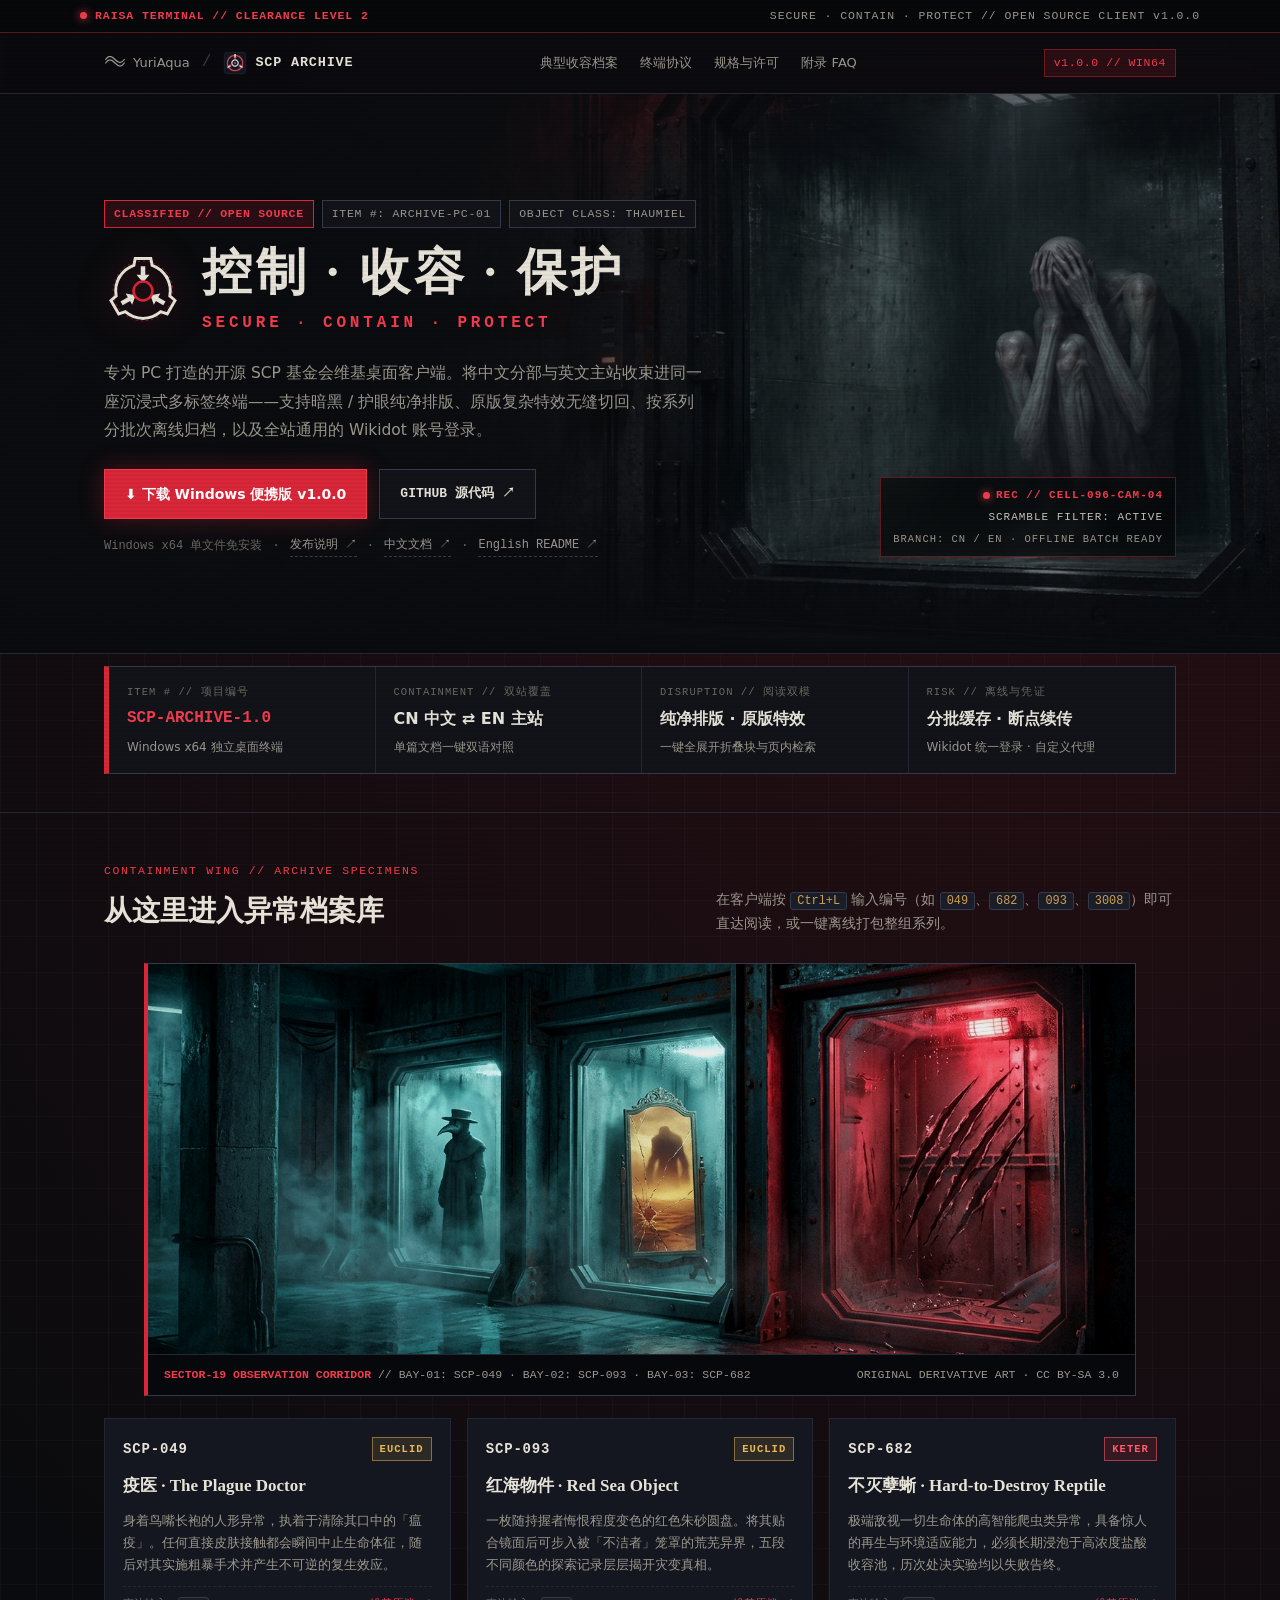
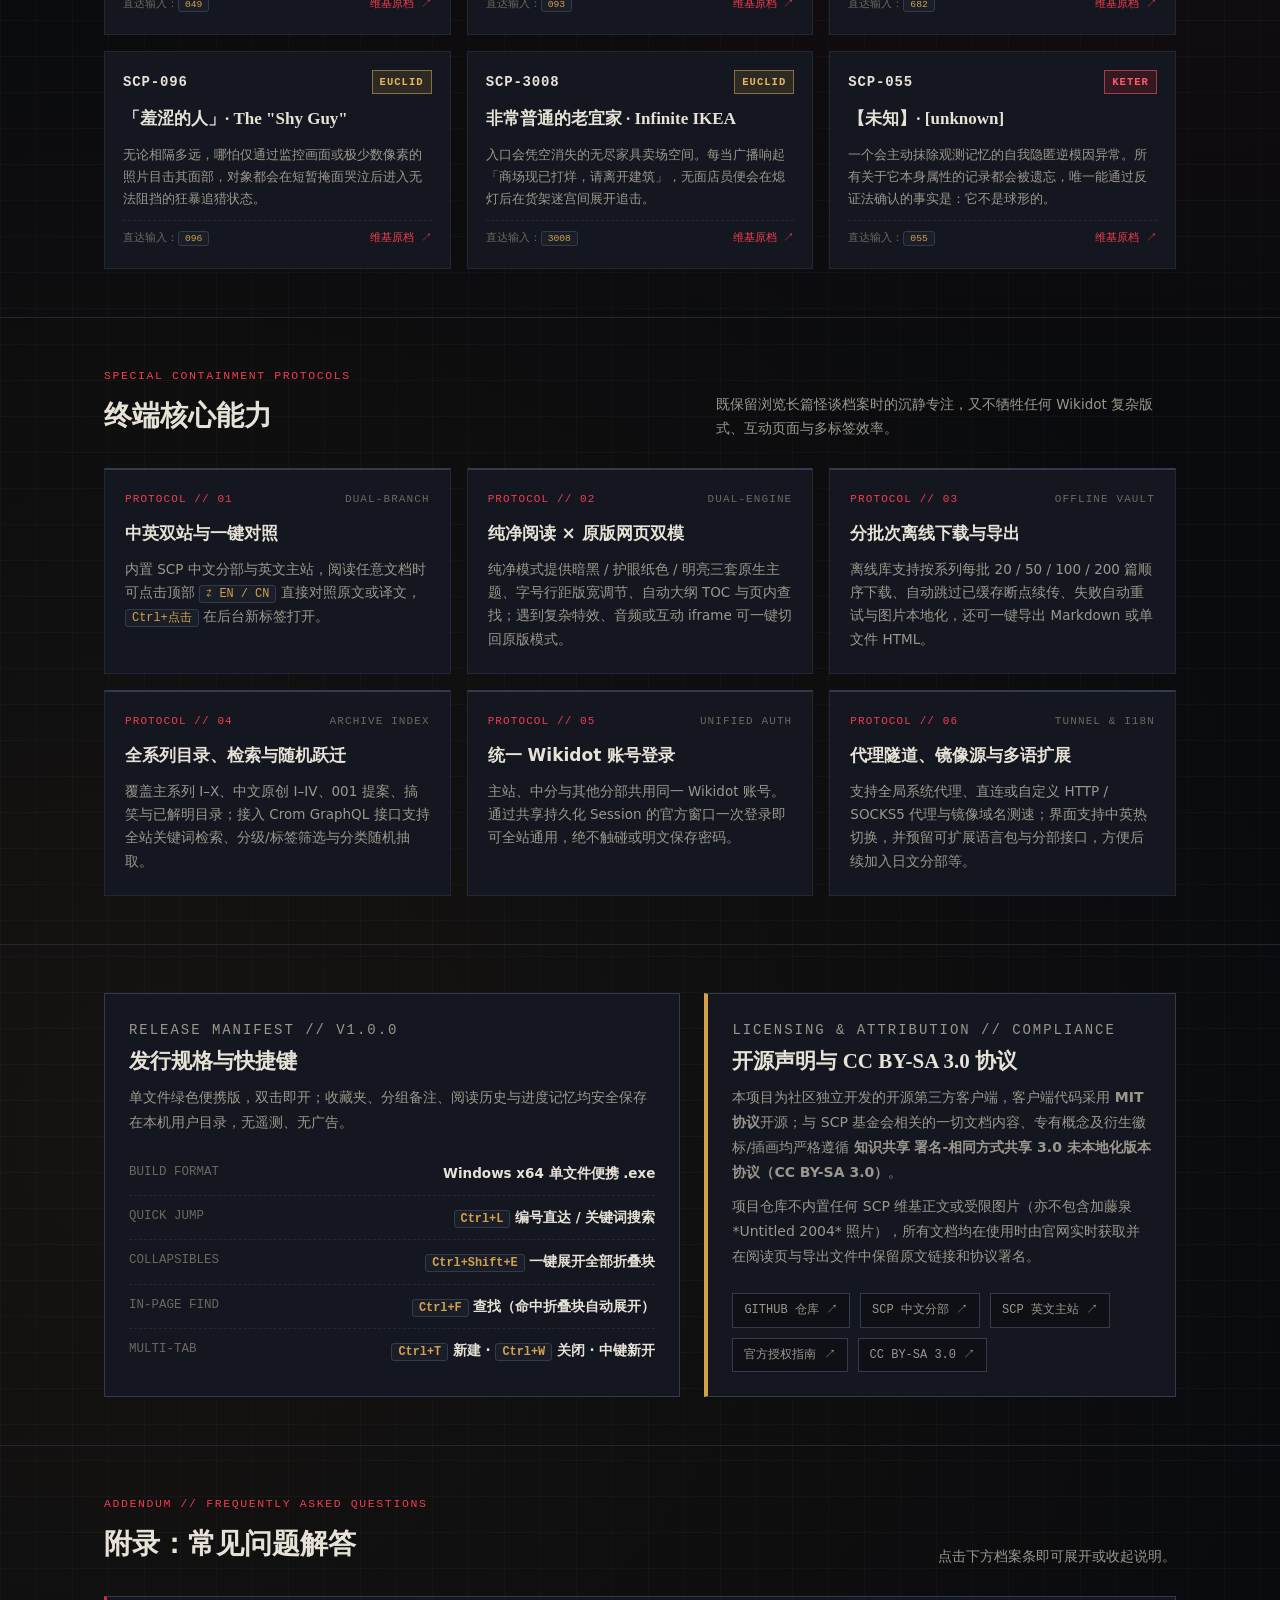
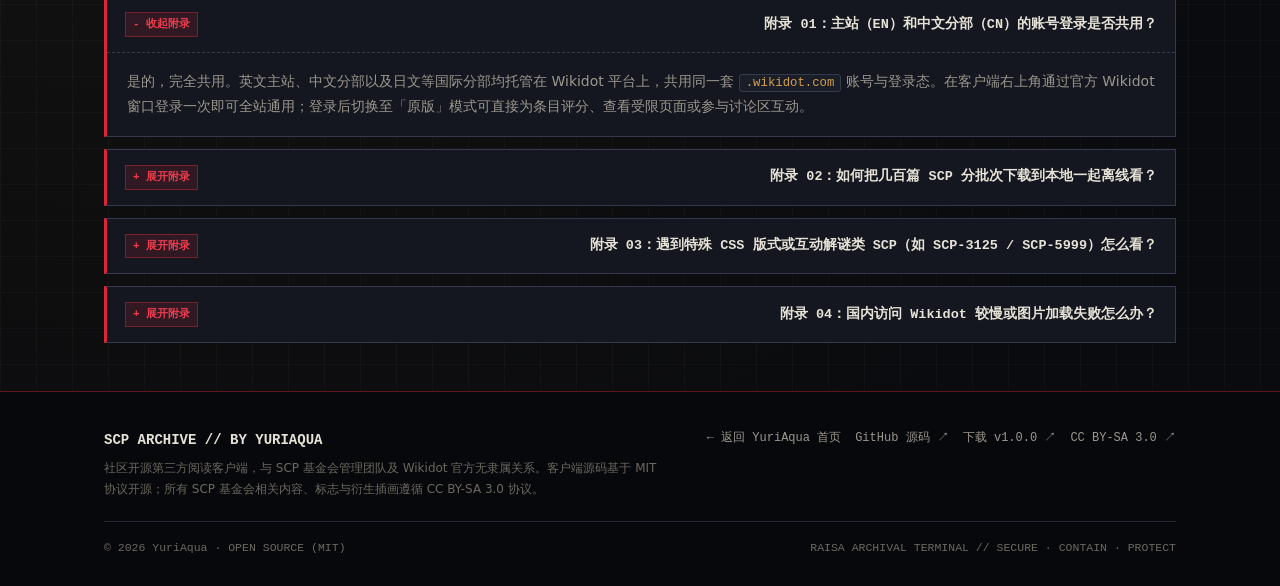
==== commit d7c95bbf: "style(scp-archive): refine SCP Foundation emblem to exact 3-fold symmetry" ====
--- a/scp-archive/index.html
+++ b/scp-archive/index.html
@@ -62,16 +62,19 @@
           </div>
           <div class="hero-brand-lockup">
             <svg class="scp-emblem-svg" viewBox="0 0 120 120" fill="none" xmlns="http://www.w3.org/2000/svg" aria-label="SCP Foundation Emblem">
-              <!-- Outer notched containment ring -->
-              <path d="M47 8 H73 V19 A42 42 0 0 1 97.5 34.5 L107 29 L115 43 L105.5 48.5 A42 42 0 0 1 105.5 71.5 L115 77 L107 91 L97.5 85.5 A42 42 0 0 1 73 101 V112 H47 V101 A42 42 0 0 1 22.5 85.5 L13 91 L5 77 L14.5 71.5 A42 42 0 0 1 14.5 48.5 L5 43 L13 29 L22.5 34.5 A42 42 0 0 1 47 19 Z" stroke="#e7e2d7" stroke-width="4" stroke-linejoin="miter" fill="rgba(10,11,14,0.65)" />
-              <circle cx="60" cy="60" r="34" stroke="#d92638" stroke-width="2.5" opacity="0.9" />
-              <circle cx="60" cy="60" r="16" stroke="#e7e2d7" stroke-width="4" />
-              <!-- Three inward containment arrows (-90deg, 30deg, 150deg) -->
-              <g fill="#e7e2d7">
-                <path d="M56.5 19 H63.5 V34 H69.5 L60 45.5 L50.5 34 H56.5 Z" />
-                <path d="M56.5 19 H63.5 V34 H69.5 L60 45.5 L50.5 34 H56.5 Z" transform="rotate(120 60 60)" />
-                <path d="M56.5 19 H63.5 V34 H69.5 L60 45.5 L50.5 34 H56.5 Z" transform="rotate(240 60 60)" />
+              <!-- Authentic 3-fold rotational SCP containment emblem -->
+              <circle cx="60" cy="60" r="46" stroke="#d92638" stroke-width="1.5" stroke-dasharray="4 4" opacity="0.55" />
+              <!-- 3-fold outer notched segments & inward arrows (0deg, 120deg, 240deg) -->
+              <g id="scp-triad">
+                <!-- Top outward tab + arc shoulders -->
+                <path d="M23.5 39 A42 42 0 0 1 46 20.5 L48 10 H72 L74 20.5 A42 42 0 0 1 96.5 39" stroke="#e7e2d7" stroke-width="4.5" stroke-linecap="square" stroke-linejoin="miter" />
+                <!-- Top inward arrow -->
+                <path d="M56.5 22 H63.5 V35 H70 L60 47 L50 35 H56.5 Z" fill="#e7e2d7" />
               </g>
+              <use href="#scp-triad" transform="rotate(120 60 60)" />
+              <use href="#scp-triad" transform="rotate(240 60 60)" />
+              <!-- Inner containment core ring -->
+              <circle cx="60" cy="60" r="14.5" stroke="#d92638" stroke-width="4" />
             </svg>
             <div>
               <h1>控制 · 收容 · 保护</h1>
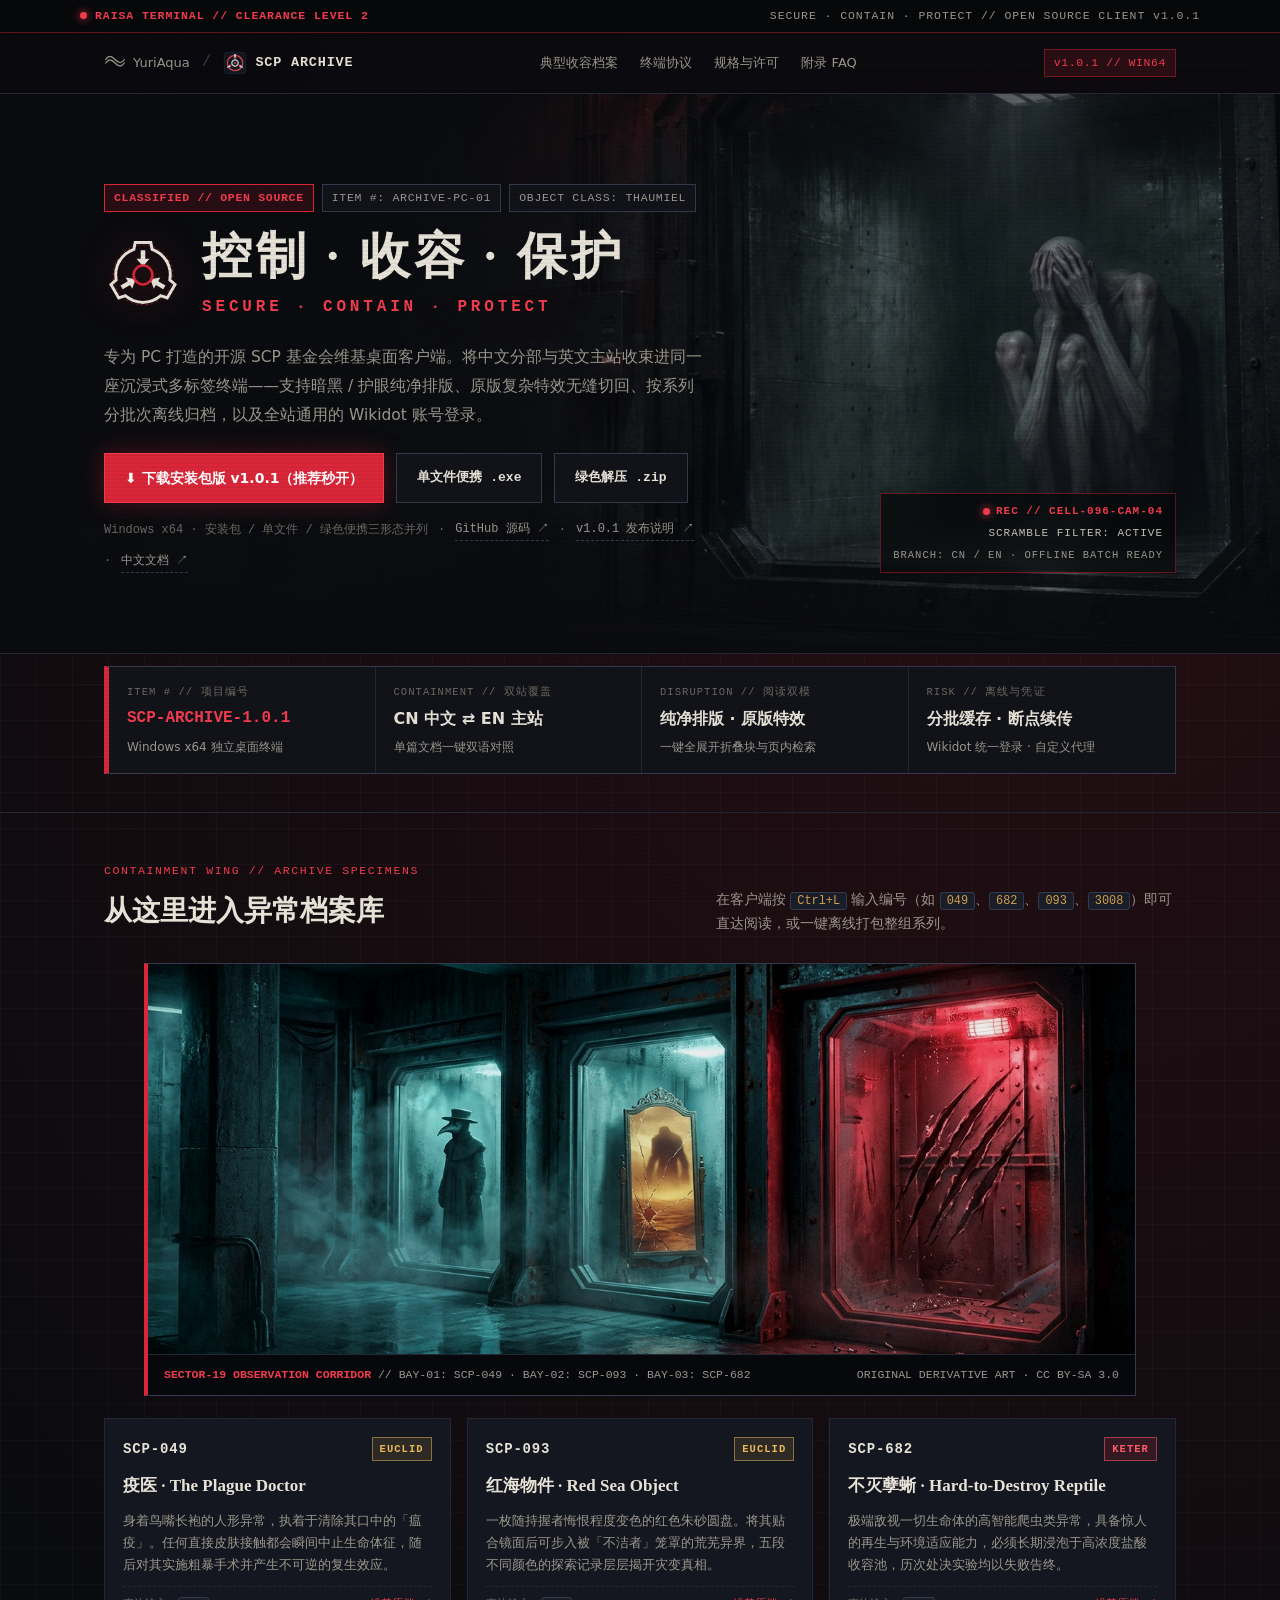
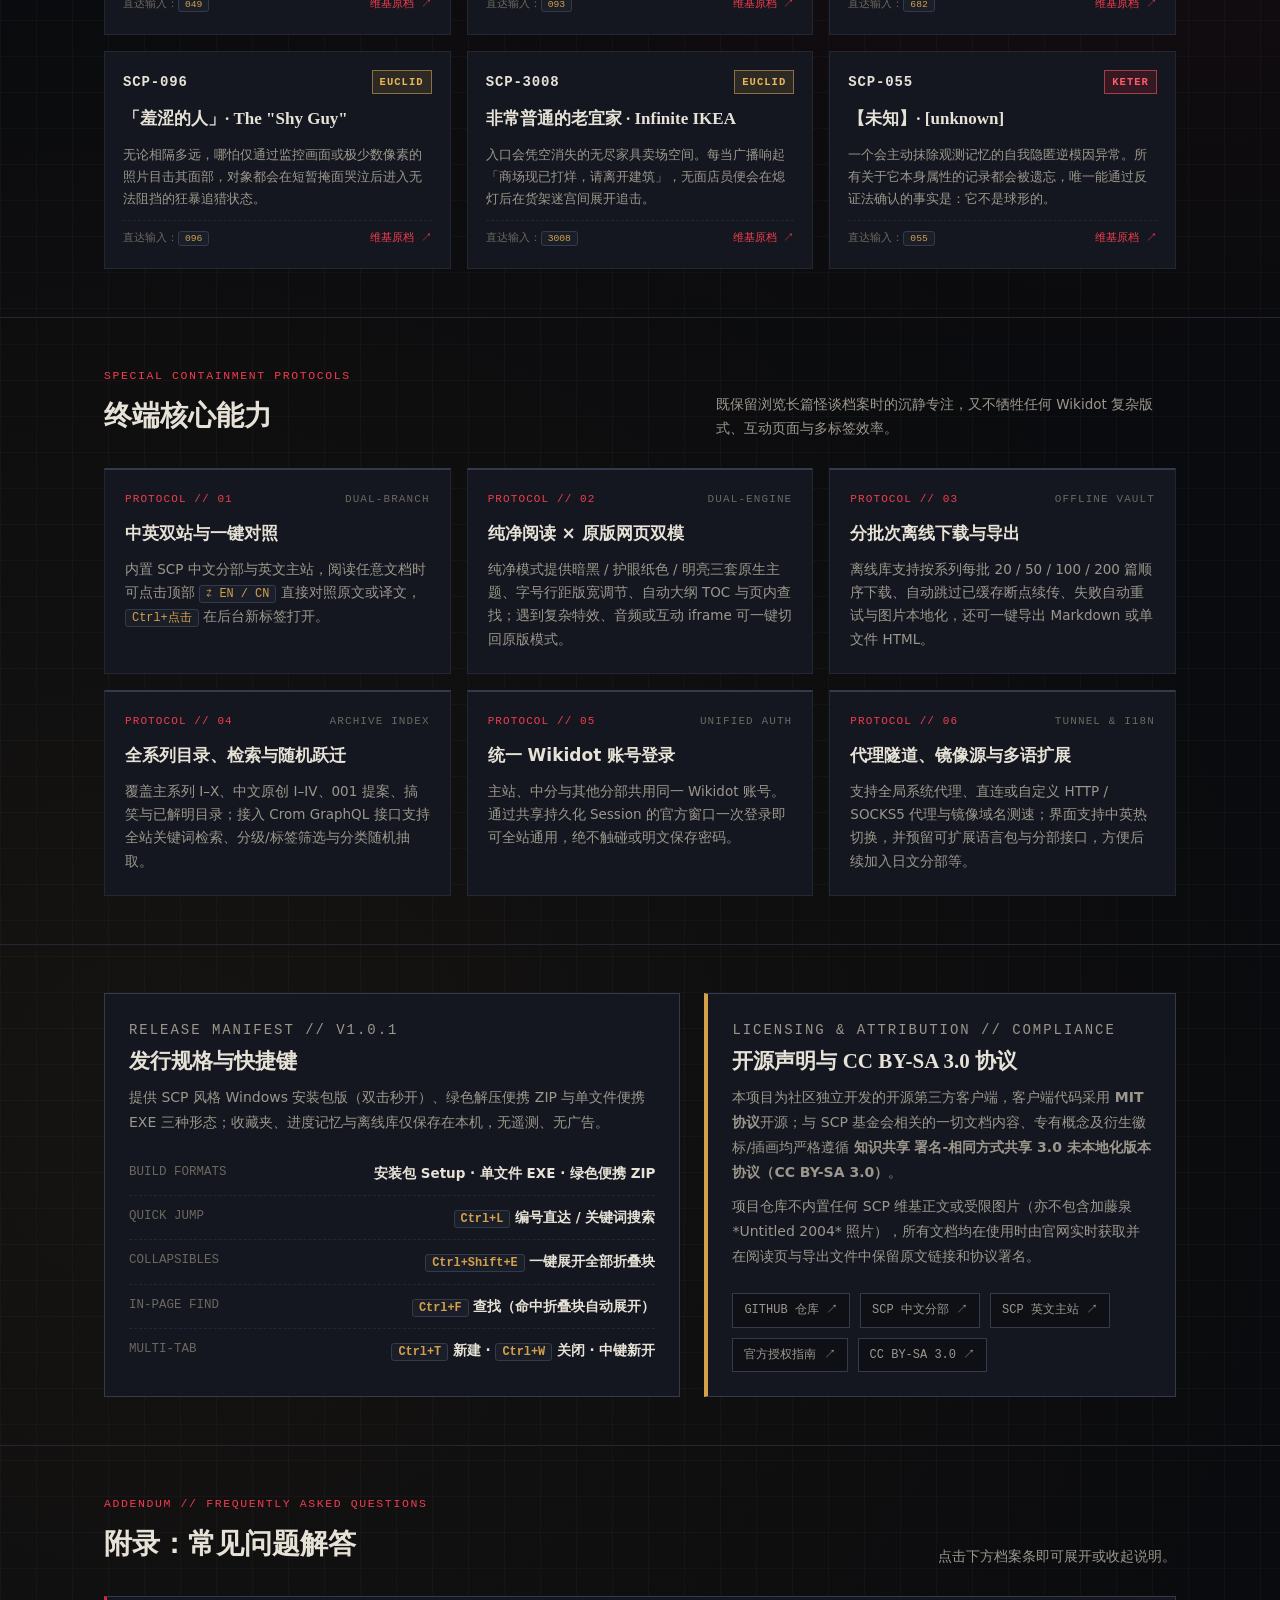
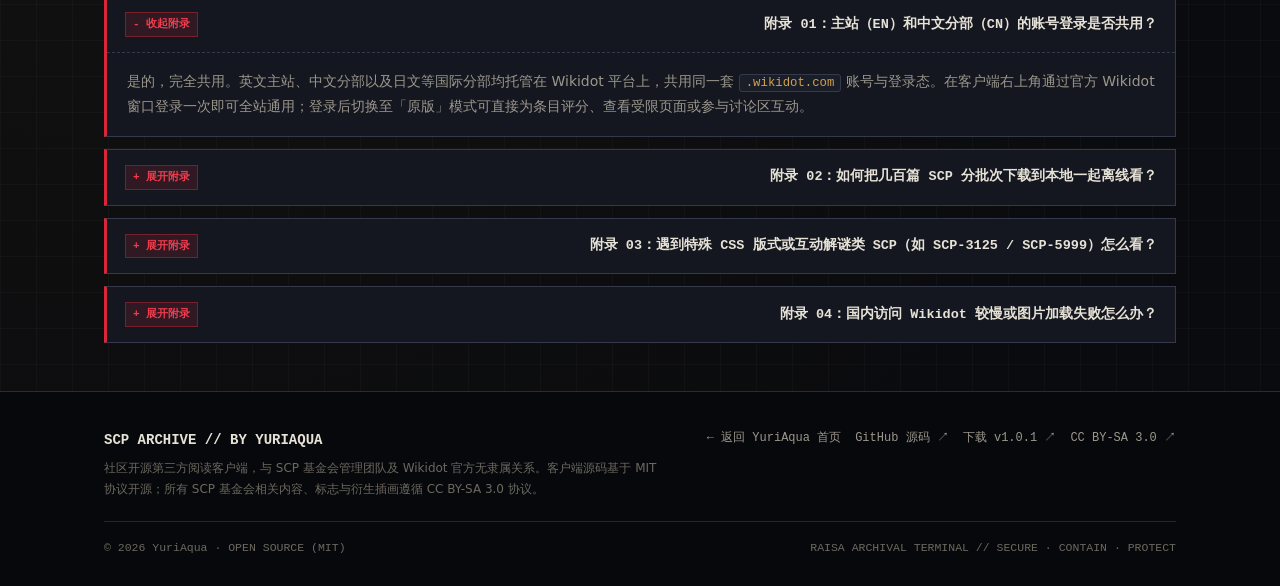
==== commit e446c35d: "feat(scp-archive): update to v1.0.1 with Installer, Single-File EXE, and Green ZIP downloads" ====
--- a/scp-archive/index.html
+++ b/scp-archive/index.html
@@ -5,7 +5,7 @@
   <meta name="viewport" content="width=device-width, initial-scale=1">
   <meta name="description" content="SCP Archive 是开源的 Windows PC 端 SCP-Wiki 档案阅读终端，支持中英双站对照、纯净与原版双模式、分批次离线缓存与统一 Wikidot 登录。">
   <meta name="theme-color" content="#0a0b0e">
-  <meta property="og:title" content="SCP Archive // 基金会档案桌面终端 (v1.0.0)">
+  <meta property="og:title" content="SCP Archive // 基金会档案桌面终端 (v1.0.1)">
   <meta property="og:description" content="控制 · 收容 · 保护 — 中英双站、纯净与原版双模式、分批次离线归档与统一 Wikidot 登录。">
   <meta property="og:image" content="https://yuriaqua.com/assets/home-v2/scp-archive-cover.jpg">
   <meta property="og:url" content="https://yuriaqua.com/scp-archive/">
@@ -13,7 +13,7 @@
   <link rel="canonical" href="https://yuriaqua.com/scp-archive/">
   <link rel="icon" href="/assets/home-v2/scp-archive-icon.png" type="image/png">
   <link rel="stylesheet" href="./style.css?v=1.0.4">
-  <title>SCP Archive // 基金会档案桌面终端 (v1.0.0)</title>
+  <title>SCP Archive // 基金会档案桌面终端 (v1.0.1)</title>
 </head>
 <body>
   <a class="skip-link" href="#main">跳到主要内容</a>
@@ -22,7 +22,7 @@
   <div class="raisa-banner" role="banner">
     <div class="container raisa-inner">
       <span class="raisa-signal"><span class="pulse-dot" aria-hidden="true"></span>RAISA TERMINAL // CLEARANCE LEVEL 2</span>
-      <span>SECURE · CONTAIN · PROTECT // OPEN SOURCE CLIENT v1.0.0</span>
+      <span>SECURE · CONTAIN · PROTECT // OPEN SOURCE CLIENT v1.0.1</span>
     </div>
   </div>
 
@@ -46,7 +46,7 @@
         <a href="#spec">规格与许可</a>
         <a href="#addendums">附录 FAQ</a>
       </nav>
-      <span class="nav-status">v1.0.0 // WIN64</span>
+      <span class="nav-status">v1.0.1 // WIN64</span>
     </div>
   </header>
 
@@ -85,17 +85,18 @@
             专为 PC 打造的开源 SCP 基金会维基桌面客户端。将中文分部与英文主站收束进同一座沉浸式多标签终端——支持暗黑 / 护眼纯净排版、原版复杂特效无缝切回、按系列分批次离线归档，以及全站通用的 Wikidot 账号登录。
           </p>
           <div class="hero-actions">
-            <a class="btn btn-crimson" href="https://github.com/toydream525/scp-archive-desktop/releases/download/v1.0.0/SCP.Archive.exe">⬇ 下载 Windows 便携版 v1.0.0</a>
-            <a class="btn btn-ghost" href="https://github.com/toydream525/scp-archive-desktop" target="_blank" rel="noopener noreferrer">GITHUB 源代码 ↗</a>
+            <a class="btn btn-crimson" href="https://github.com/toydream525/scp-archive-desktop/releases/download/v1.0.1/SCP.Archive.Setup.exe">⬇ 下载安装包版 v1.0.1（推荐秒开）</a>
+            <a class="btn btn-ghost" href="https://github.com/toydream525/scp-archive-desktop/releases/download/v1.0.1/SCP.Archive.exe">单文件便携 .exe</a>
+            <a class="btn btn-ghost" href="https://github.com/toydream525/scp-archive-desktop/releases/download/v1.0.1/SCP.Archive.Portable.zip">绿色解压 .zip</a>
           </div>
           <p class="hero-meta">
-            <span>Windows x64 单文件免安装</span>
+            <span>Windows x64 · 安装包 / 单文件 / 绿色便携三形态并列</span>
             <span>·</span>
-            <a href="https://github.com/toydream525/scp-archive-desktop/releases/tag/v1.0.0" target="_blank" rel="noopener noreferrer">发布说明 ↗</a>
+            <a href="https://github.com/toydream525/scp-archive-desktop" target="_blank" rel="noopener noreferrer">GitHub 源码 ↗</a>
+            <span>·</span>
+            <a href="https://github.com/toydream525/scp-archive-desktop/releases/tag/v1.0.1" target="_blank" rel="noopener noreferrer">v1.0.1 发布说明 ↗</a>
             <span>·</span>
             <a href="https://github.com/toydream525/scp-archive-desktop/blob/main/README.zh-CN.md" target="_blank" rel="noopener noreferrer">中文文档 ↗</a>
-            <span>·</span>
-            <a href="https://github.com/toydream525/scp-archive-desktop/blob/main/README.md" target="_blank" rel="noopener noreferrer">English README ↗</a>
           </p>
         </div>
 
@@ -113,7 +114,7 @@
         <div class="acs-bar">
           <div class="acs-cell">
             <span class="acs-label">ITEM # // 项目编号</span>
-            <span class="acs-value crimson">SCP-ARCHIVE-1.0</span>
+            <span class="acs-value crimson">SCP-ARCHIVE-1.0.1</span>
             <span class="acs-sub">Windows x64 独立桌面终端</span>
           </div>
           <div class="acs-cell">
@@ -292,12 +293,12 @@
       <div class="container split-grid">
         <div class="dossier-box">
           <div>
-            <p class="sec-eyebrow">RELEASE MANIFEST // V1.0.0</p>
+            <p class="sec-eyebrow">RELEASE MANIFEST // V1.0.1</p>
             <h3 id="spec-heading">发行规格与快捷键</h3>
-            <p>单文件绿色便携版，双击即开；收藏夹、分组备注、阅读历史与进度记忆均安全保存在本机用户目录，无遥测、无广告。</p>
+            <p>提供 SCP 风格 Windows 安装包版（双击秒开）、绿色解压便携 ZIP 与单文件便携 EXE 三种形态；收藏夹、进度记忆与离线库仅保存在本机，无遥测、无广告。</p>
           </div>
           <div class="spec-table">
-            <div class="spec-row"><span>BUILD FORMAT</span><strong>Windows x64 单文件便携 .exe</strong></div>
+            <div class="spec-row"><span>BUILD FORMATS</span><strong>安装包 Setup · 单文件 EXE · 绿色便携 ZIP</strong></div>
             <div class="spec-row"><span>QUICK JUMP</span><strong><code>Ctrl+L</code> 编号直达 / 关键词搜索</strong></div>
             <div class="spec-row"><span>COLLAPSIBLES</span><strong><code>Ctrl+Shift+E</code> 一键展开全部折叠块</strong></div>
             <div class="spec-row"><span>IN-PAGE FIND</span><strong><code>Ctrl+F</code> 查找（命中折叠块自动展开）</strong></div>
@@ -379,7 +380,7 @@
         <div class="footer-links">
           <a href="/">← 返回 YuriAqua 首页</a>
           <a href="https://github.com/toydream525/scp-archive-desktop" target="_blank" rel="noopener noreferrer">GitHub 源码 ↗</a>
-          <a href="https://github.com/toydream525/scp-archive-desktop/releases/tag/v1.0.0" target="_blank" rel="noopener noreferrer">下载 v1.0.0 ↗</a>
+          <a href="https://github.com/toydream525/scp-archive-desktop/releases/tag/v1.0.1" target="_blank" rel="noopener noreferrer">下载 v1.0.1 ↗</a>
           <a href="https://creativecommons.org/licenses/by-sa/3.0/" target="_blank" rel="noopener noreferrer">CC BY-SA 3.0 ↗</a>
         </div>
       </div>
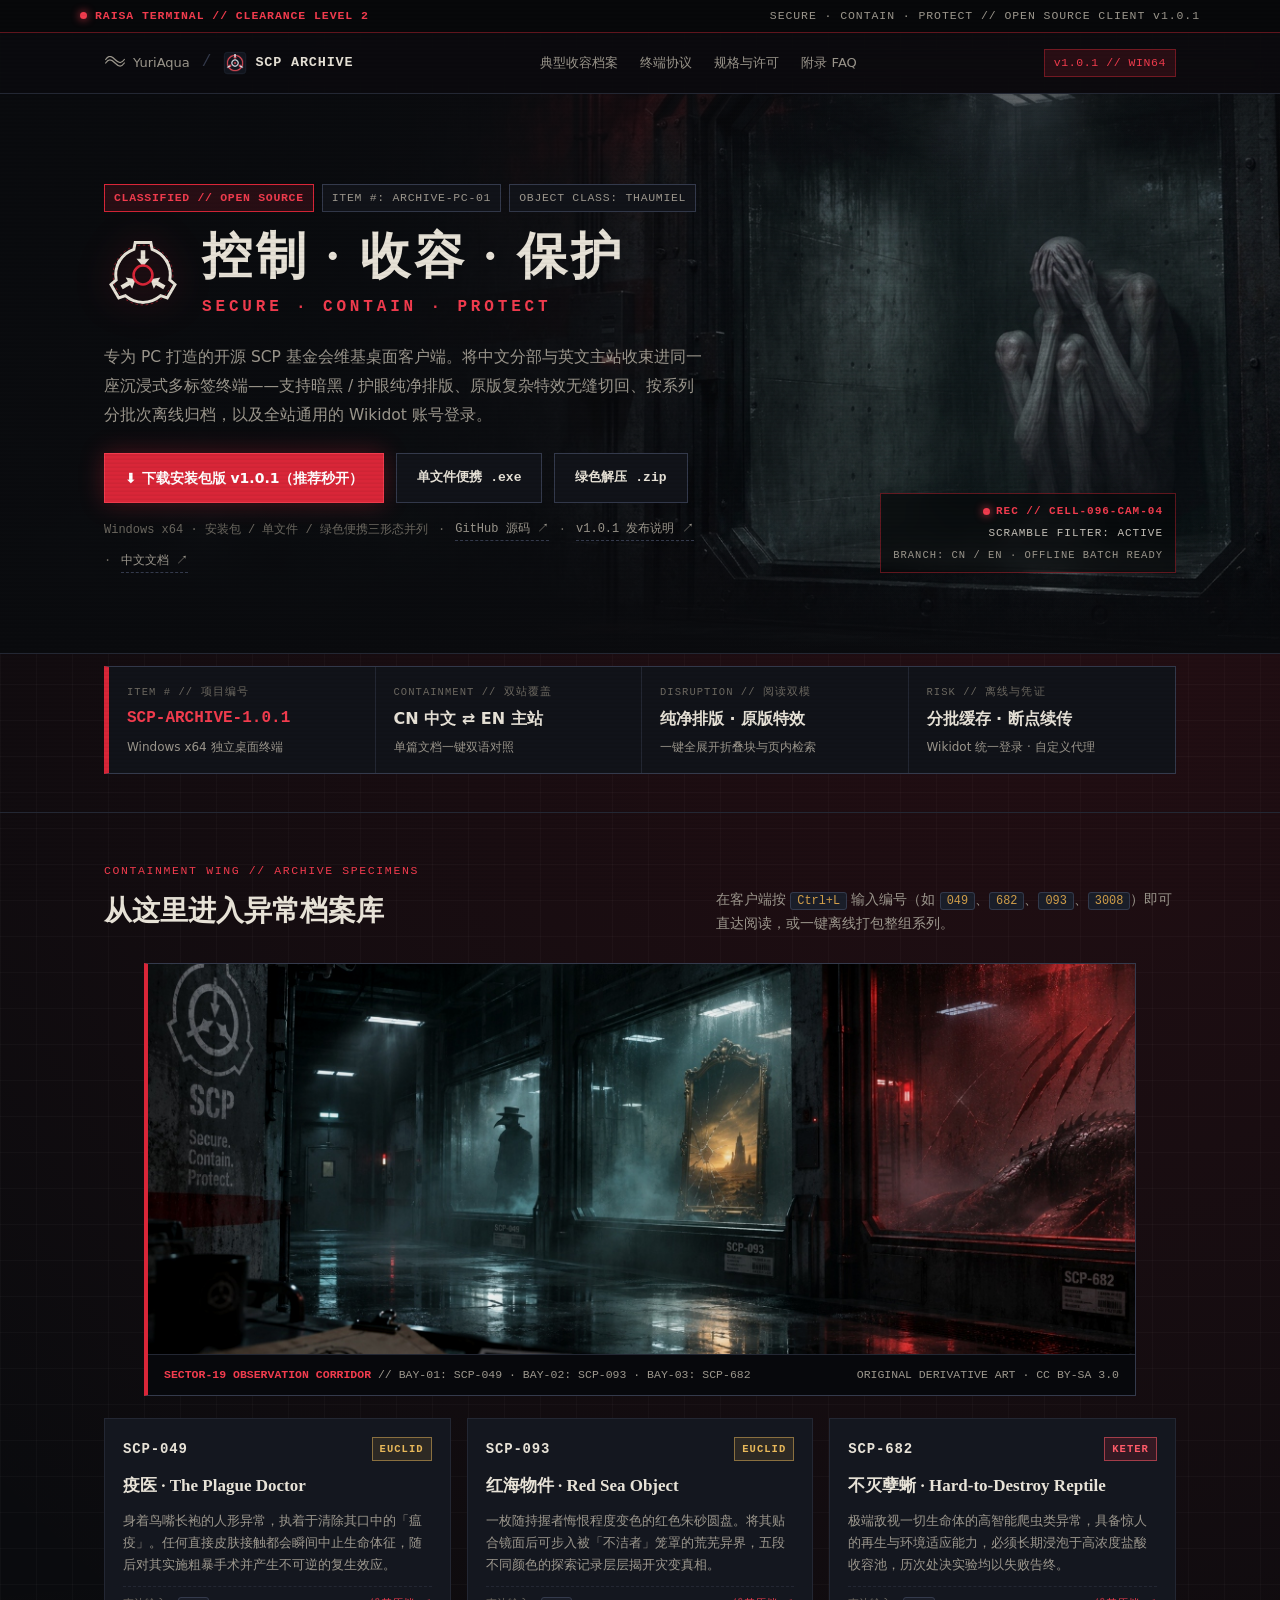
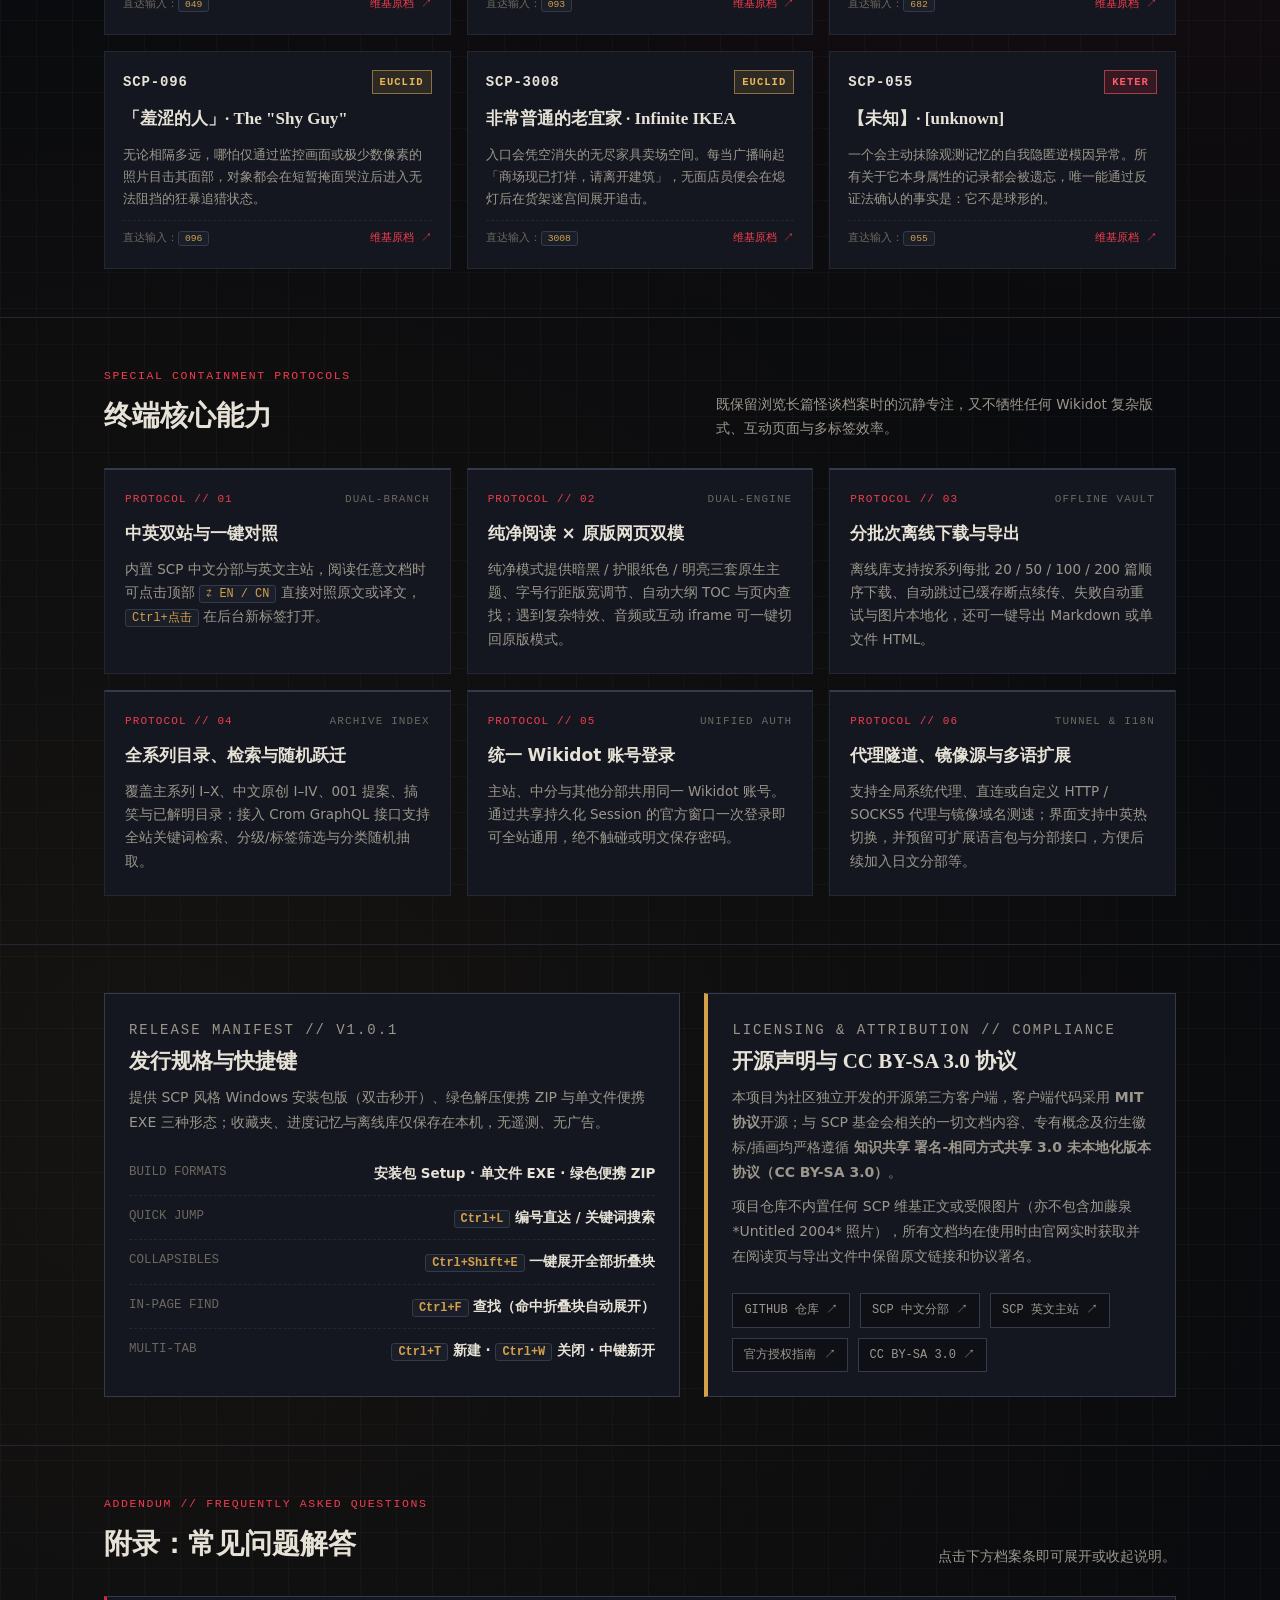
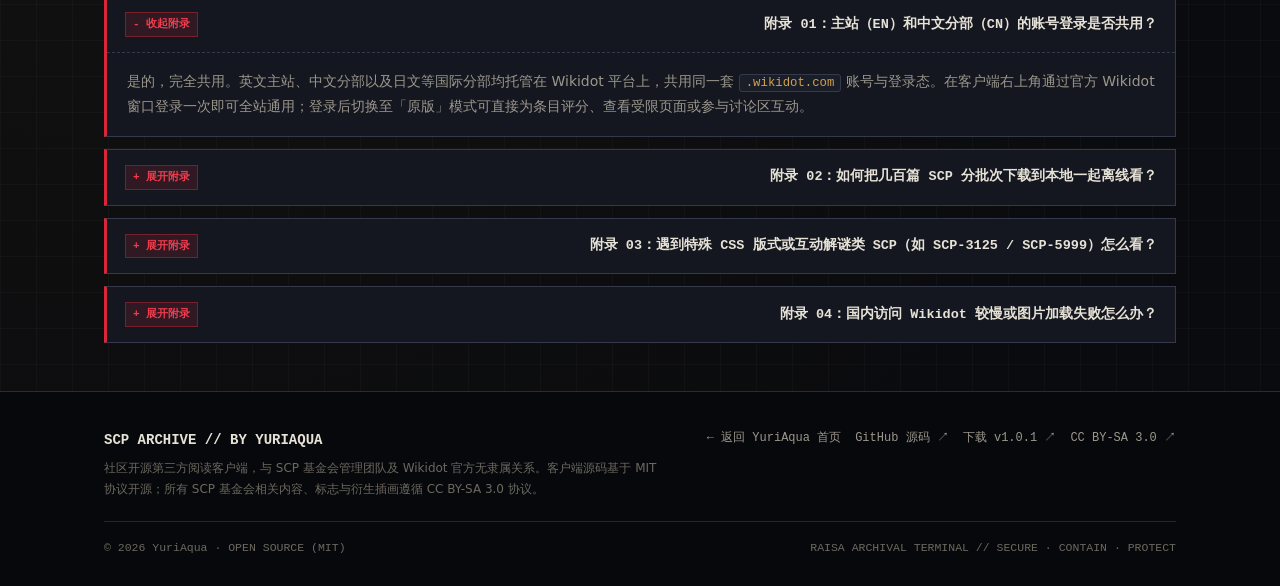
==== commit 1655aa8b: "chore(scp-archive): replace containment corridor banner image with new SCP-049/093/682 artwork" ====
--- a/scp-archive/index.html
+++ b/scp-archive/index.html
@@ -148,7 +148,7 @@
         </div>
 
         <figure class="anomaly-banner">
-          <img src="./images/anomalies-corridor-hd.jpg" width="1376" height="768" loading="lazy" alt="地下收容走廊概念插画：疫医剪影、红海裂镜与不灭孽蜥钢板爪痕">
+          <img src="./images/anomalies-corridor-v2.jpg" width="1024" height="576" loading="lazy" alt="地下收容走廊概念插画：SCP 基金会徽标墙、SCP-049 疫医、SCP-093 红海裂镜与 SCP-682 不灭孽蜥">
           <figcaption class="anomaly-banner-caption">
             <span><strong>SECTOR-19 OBSERVATION CORRIDOR</strong> // BAY-01: SCP-049 · BAY-02: SCP-093 · BAY-03: SCP-682</span>
             <span>ORIGINAL DERIVATIVE ART · CC BY-SA 3.0</span>
